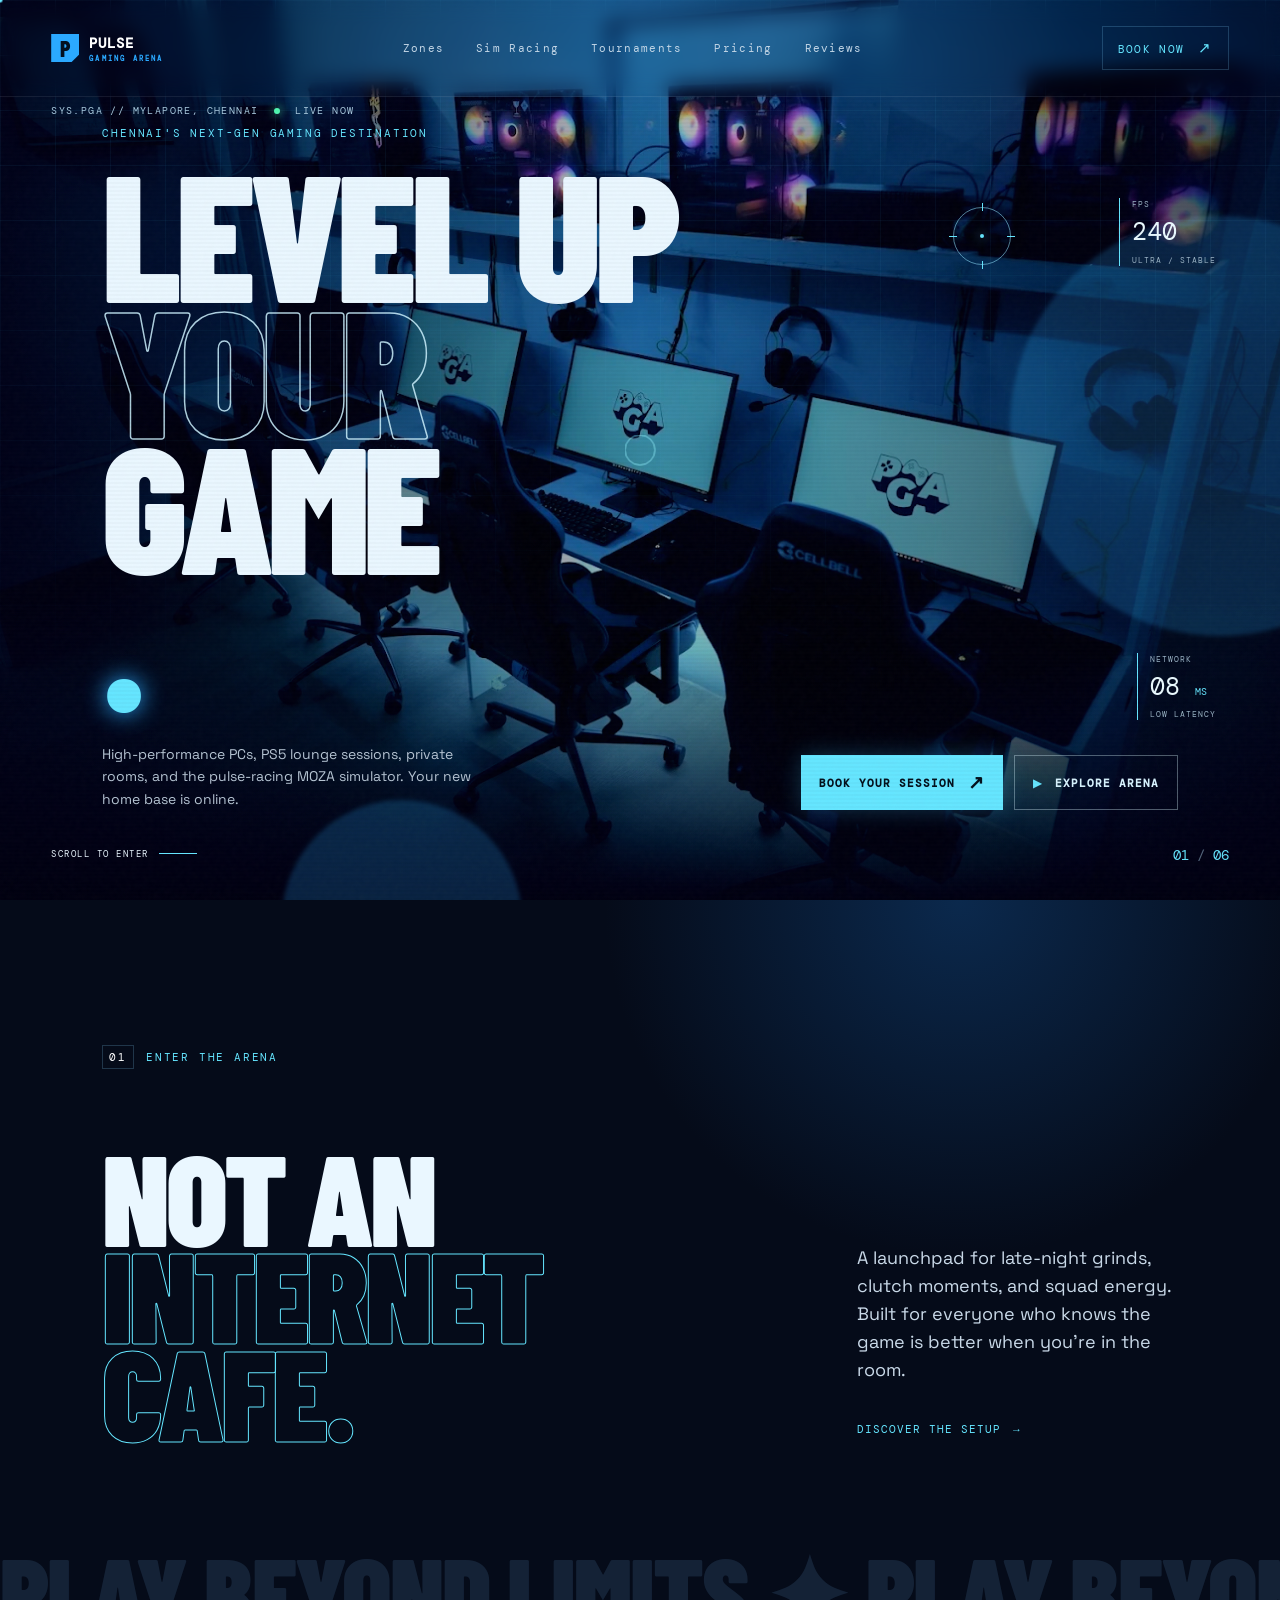
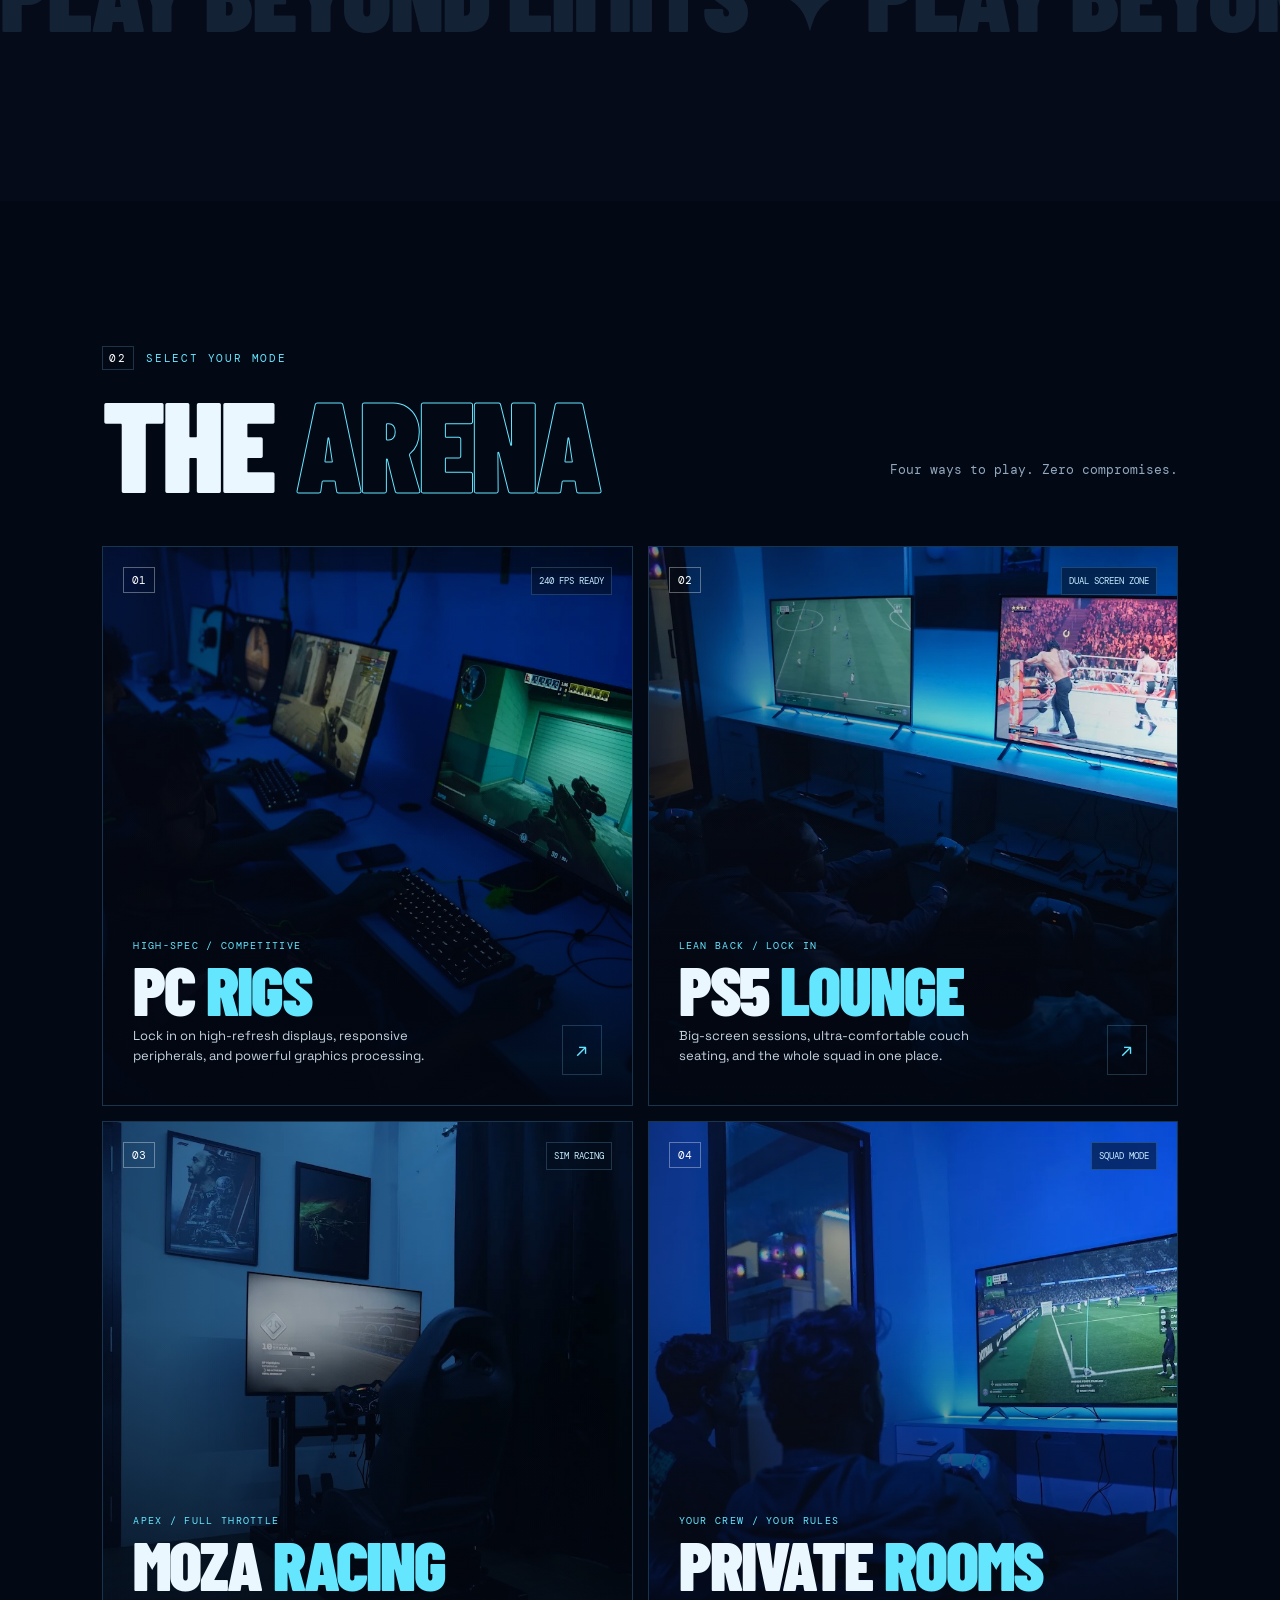
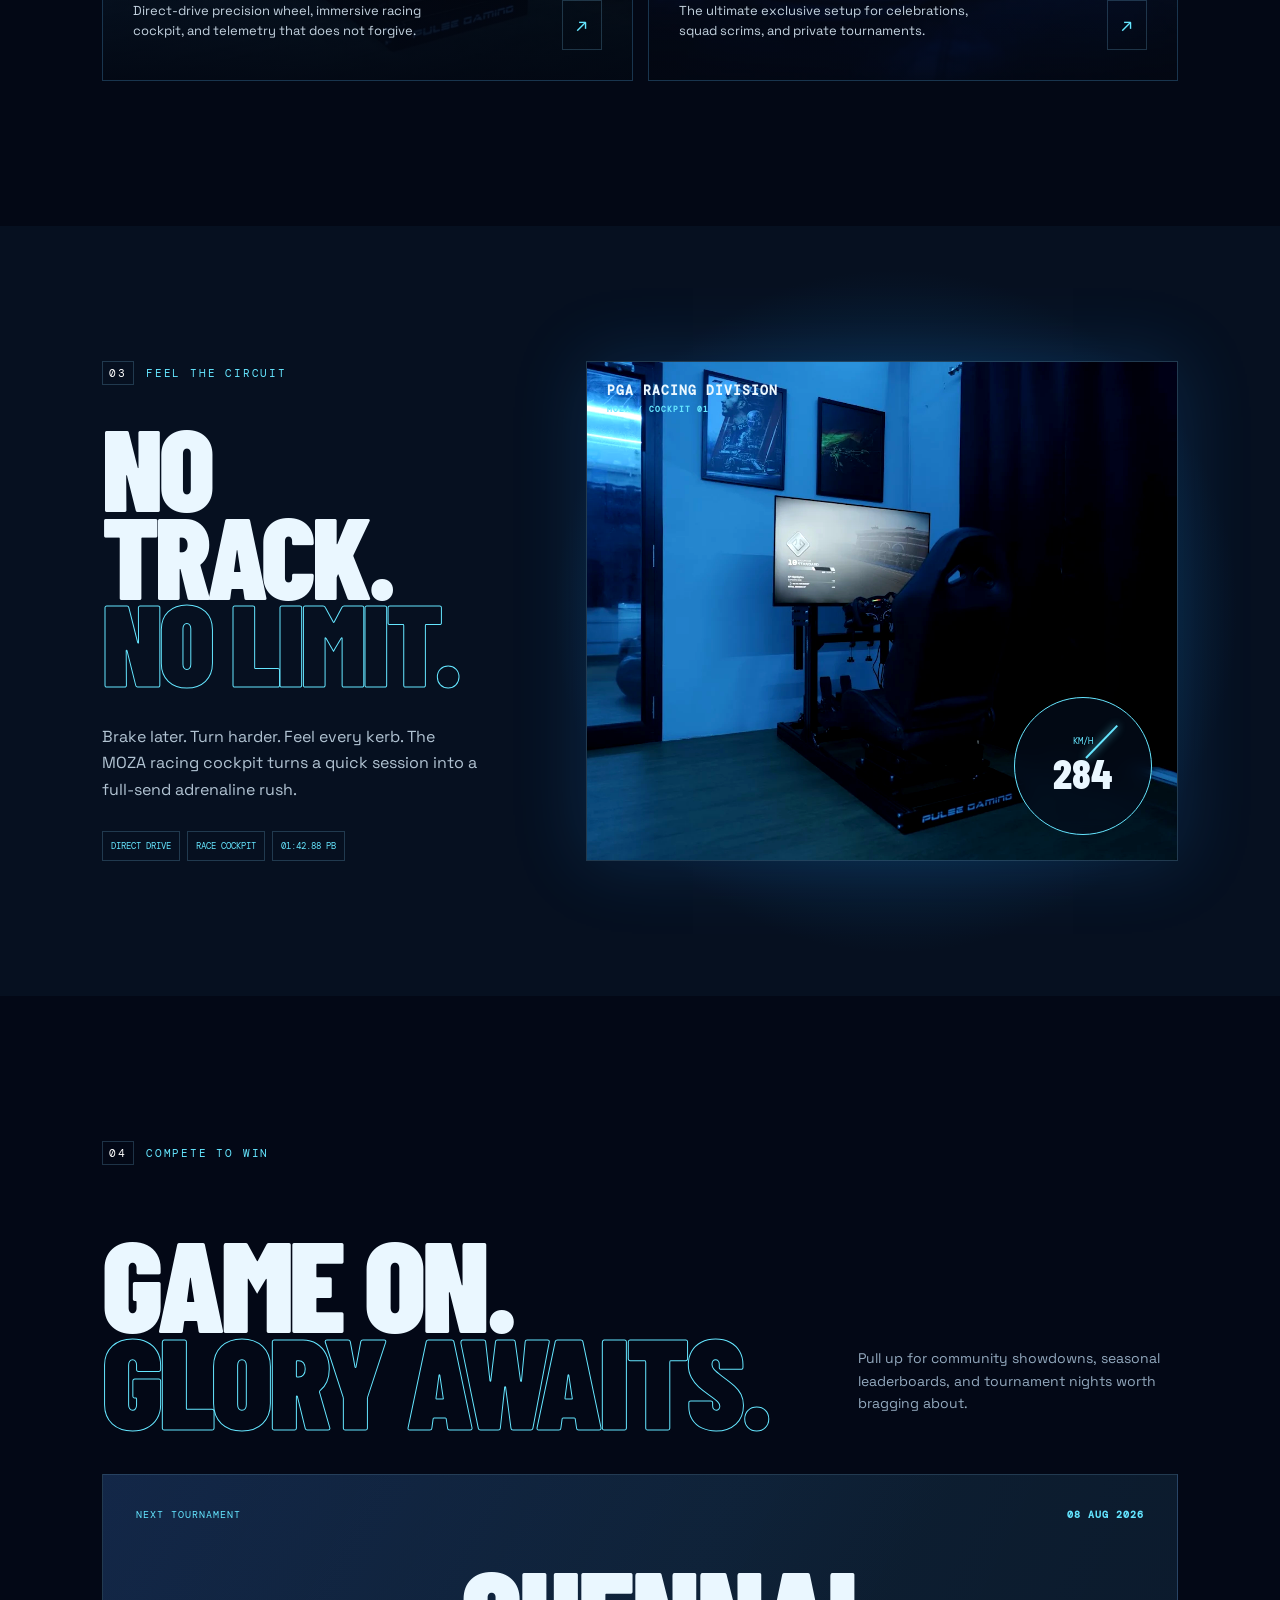
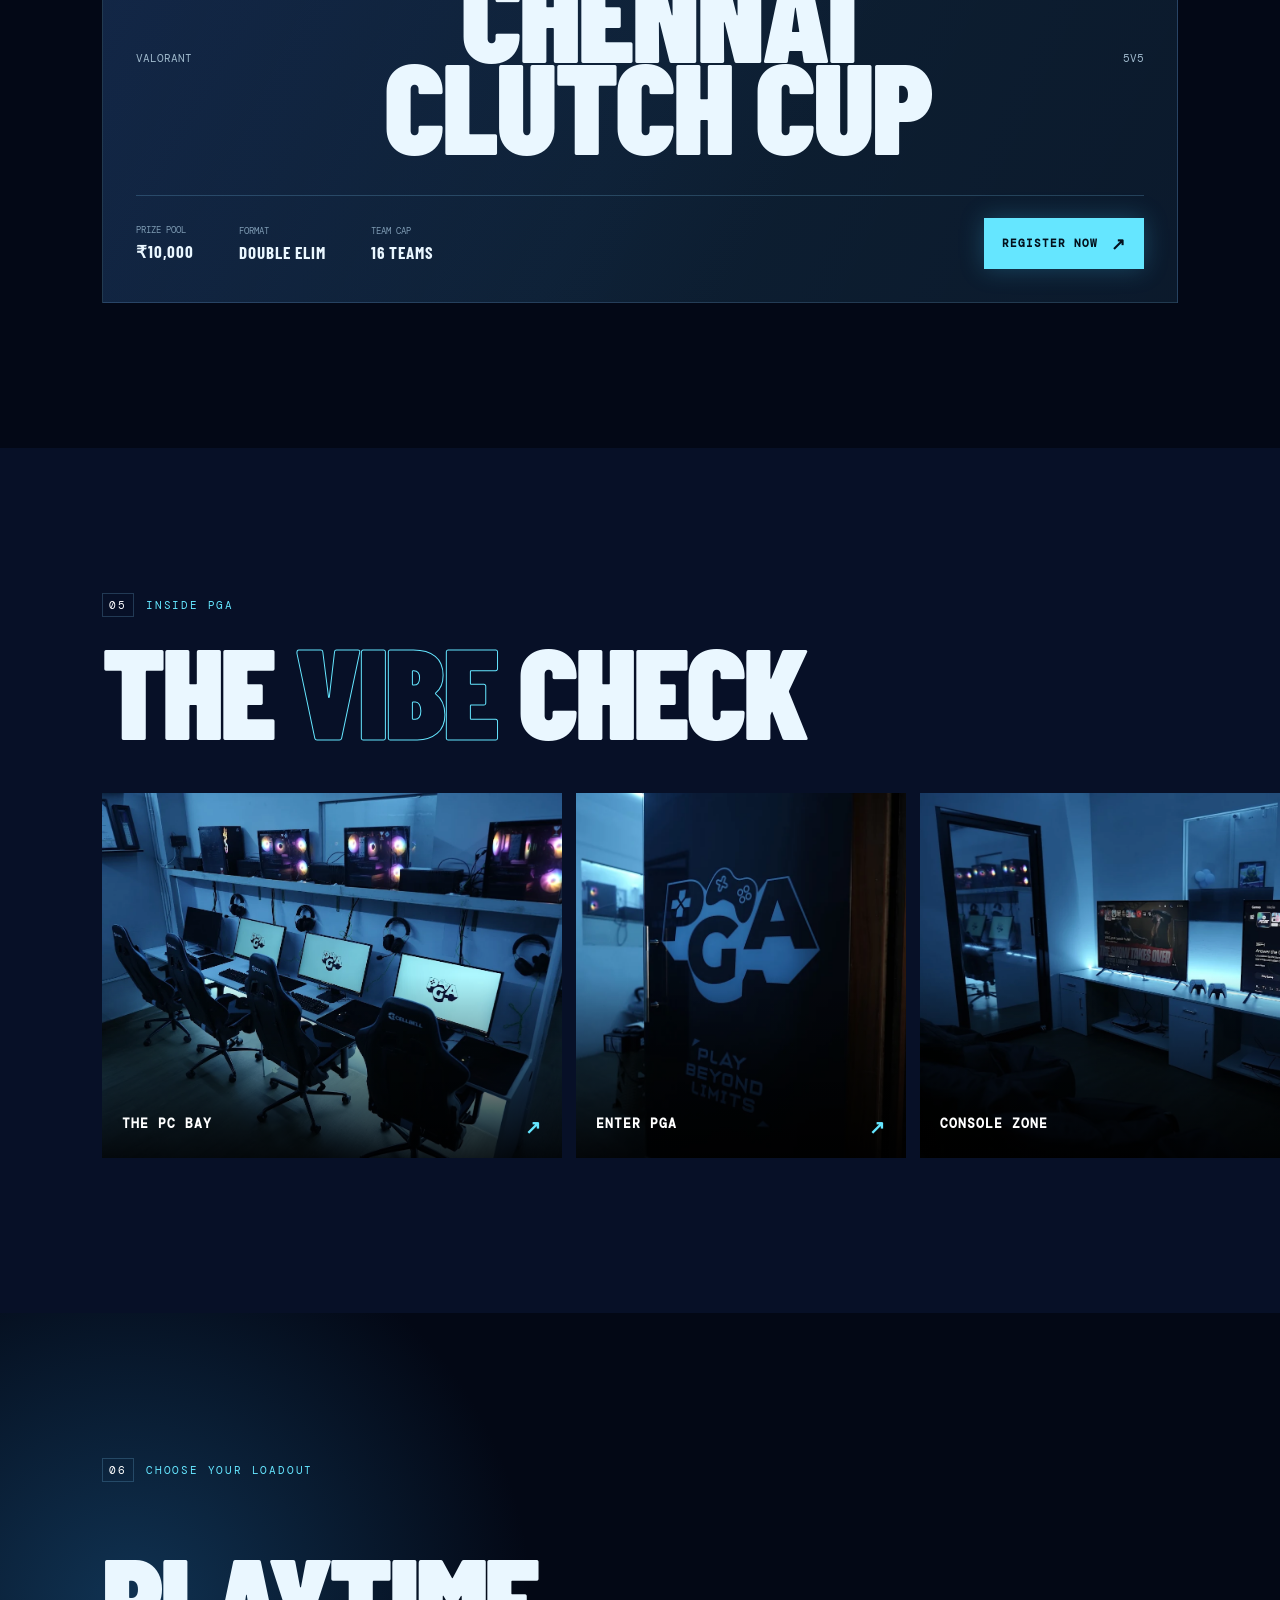
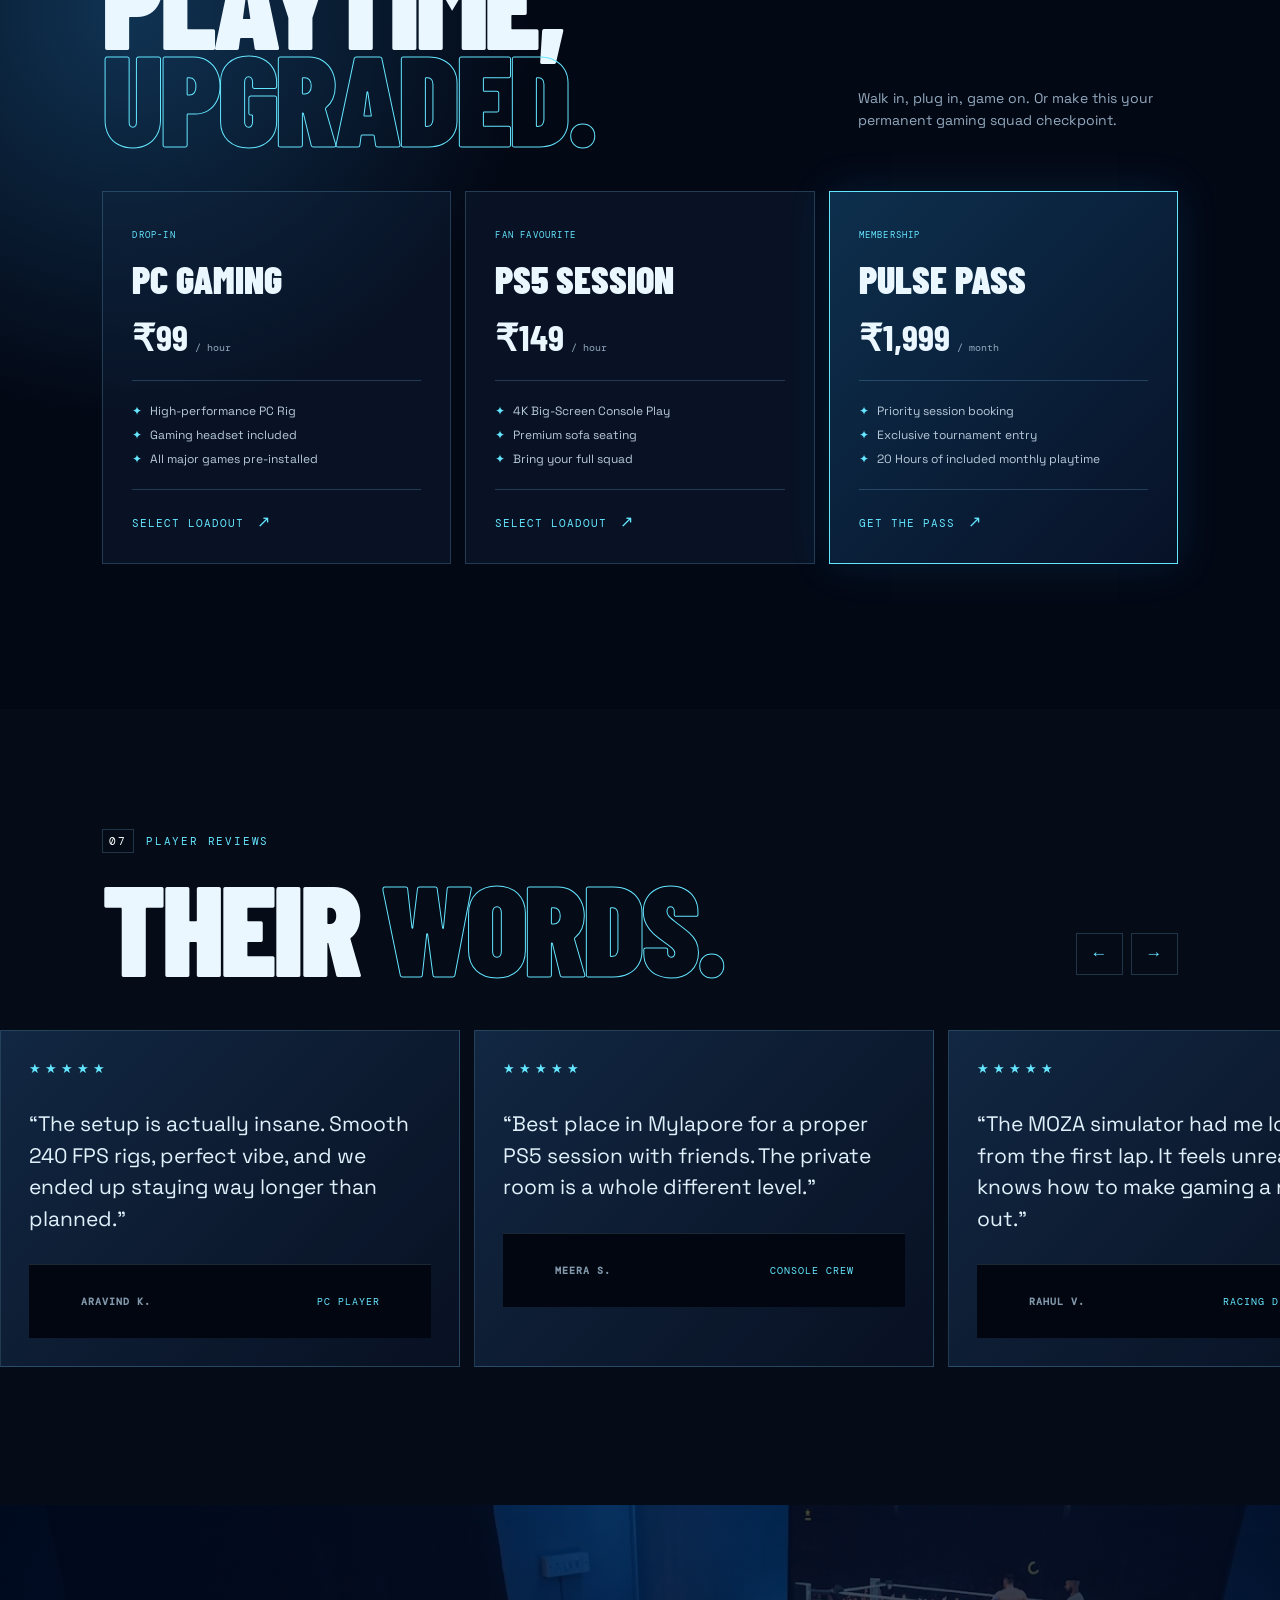
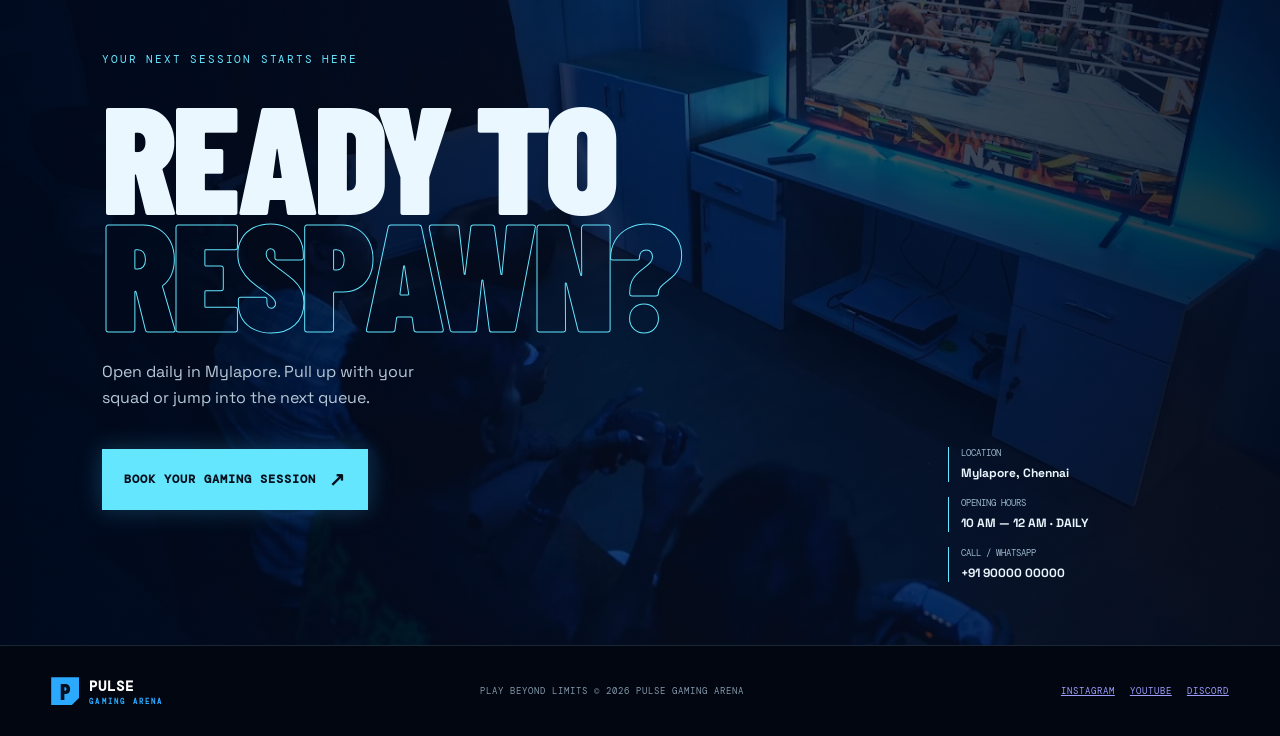
==== index.html @ 8a0d51d5 "Clean up Pulse Gaming Arena website files, format codebase, and structure root assets" ====
<!doctype html>
<html lang="en">
<head>
  <meta charset="UTF-8" />
  <meta name="viewport" content="width=device-width, initial-scale=1.0" />
  <title>Pulse Gaming Arena — Mylapore, Chennai | Next-Gen Esports & Gaming Lounge</title>
  <meta name="description" content="Chennai's premier gaming destination in Mylapore. 240 FPS PC rigs, PS5 squad lounges, MOZA sim racing cockpits, and private gaming suites." />
  <meta name="keywords" content="Pulse Gaming Arena, Mylapore gaming cafe, Chennai esports, PC gaming lounge, PS5 lounge, MOZA racing simulator, gaming arena Chennai" />
  <meta name="author" content="Pulse Gaming Arena" />

  <!-- Open Graph / Social Media Meta Tags -->
  <meta property="og:type" content="website" />
  <meta property="og:title" content="Pulse Gaming Arena — Mylapore, Chennai" />
  <meta property="og:description" content="High-performance PCs, PS5 lounges, MOZA sim racing, and private squad rooms. LEVEL UP YOUR GAME." />
  <meta property="og:image" content="assets/pc-wide.png" />
  <meta property="og:url" content="https://pulsedemo1.github.io" />

  <!-- Twitter Meta Tags -->
  <meta name="twitter:card" content="summary_large_image" />
  <meta name="twitter:title" content="Pulse Gaming Arena — Mylapore" />
  <meta name="twitter:description" content="Chennai's next-gen gaming destination. 240 FPS PC rigs, PS5 lounge, and MOZA racing sim." />
  <meta name="twitter:image" content="assets/pc-wide.png" />

  <!-- Favicon -->
  <link rel="icon" type="image/png" href="assets/logo.png" />

  <!-- Google Fonts -->
  <link rel="preconnect" href="https://fonts.googleapis.com">
  <link rel="preconnect" href="https://fonts.gstatic.com" crossorigin>
  <link href="https://fonts.googleapis.com/css2?family=Barlow+Condensed:wght@500;600;700;800;900&family=DM+Mono:wght@400;500&family=Space+Grotesk:wght@400;500;600;700&display=swap" rel="stylesheet">
  
  <link rel="stylesheet" href="style.css" />
</head>
<body>

  <!-- Fullscreen Loading Screen -->
  <div class="loader" id="pageLoader">
    <div class="loader-mark">PGA</div>
    <div class="load-line"><i></i></div>
    <span>INITIALIZING ARENA...</span>
  </div>

  <!-- Custom Cursor Overlay -->
  <div class="cursor-dot"></div>
  <div class="cursor-ring"></div>

  <!-- Visual Background Effects -->
  <div class="noise"></div>
  <div class="scanlines"></div>

  <!-- Header Navigation -->
  <header class="nav">
    <a class="brand" href="#top">
      <span class="brand-mark">P</span>
      <span>PULSE <b>GAMING ARENA</b></span>
    </a>
    
    <button class="mobile-toggle" aria-label="Toggle Navigation Menu">
      <span></span>
      <span></span>
      <span></span>
    </button>

    <nav class="nav-links">
      <a href="#zones">Zones</a>
      <a href="#simulator">Sim Racing</a>
      <a href="#tournaments">Tournaments</a>
      <a href="#pricing">Pricing</a>
      <a href="#reviews">Reviews</a>
    </nav>

    <a href="#book" class="nav-cta open-booking">BOOK NOW <i>↗</i></a>
  </header>

  <main id="top">
    <!-- Hero Section -->
    <section class="hero" id="hero">
      <div class="hero-media"></div>
      <div class="hero-grid"></div>
      <div class="hero-orb orb-one"></div>
      <div class="hero-orb orb-two"></div>

      <div class="hud hud-top">
        SYS.PGA // MYLAPORE, CHENNAI <span class="live-dot"></span> LIVE NOW
      </div>

      <div class="crosshair" aria-hidden="true">
        <i></i><i></i><i></i><i></i><b></b>
      </div>

      <div class="hero-content">
        <p class="eyebrow">Chennai's next-gen gaming destination</p>
        <h1>
          <span>LEVEL UP</span>
          <span class="outline">YOUR</span>
          <span>GAME<span class="blue-dot">.</span></span>
        </h1>

        <div class="hero-bottom">
          <p>High-performance PCs, PS5 lounge sessions, private rooms, and the pulse-racing MOZA simulator. Your new home base is online.</p>
          <div class="hero-actions">
            <a href="#book" class="button primary open-booking">BOOK YOUR SESSION <b>↗</b></a>
            <a href="#zones" class="button ghost"><span class="play">▶</span> EXPLORE ARENA</a>
          </div>
        </div>
      </div>

      <div class="hero-stat stat-fps">
        <span>FPS</span>
        <strong>240</strong>
        <small>ULTRA / STABLE</small>
      </div>

      <div class="hero-stat stat-ping">
        <span>NETWORK</span>
        <strong>08 <em>MS</em></strong>
        <small>LOW LATENCY</small>
      </div>

      <div class="scroll-indicator">
        <span>SCROLL TO ENTER</span>
        <i></i>
      </div>

      <div class="hero-count">01 <span>/</span> 06</div>
    </section>

    <!-- Intro Section -->
    <section class="intro section-pad">
      <div class="section-kicker"><span>01</span> ENTER THE ARENA</div>
      <div class="intro-layout">
        <h2>NOT AN<br><em>INTERNET CAFE.</em></h2>
        <div>
          <p class="lead">A launchpad for late-night grinds, clutch moments, and squad energy. Built for everyone who knows the game is better when you're in the room.</p>
          <a class="text-link" href="#zones">DISCOVER THE SETUP <b>→</b></a>
        </div>
      </div>

      <div class="marquee" aria-hidden="true">
        <span>PLAY BEYOND LIMITS ✦ PLAY BEYOND LIMITS ✦ PLAY BEYOND LIMITS ✦ PLAY BEYOND LIMITS ✦</span>
      </div>
    </section>

    <!-- Gaming Zones Section -->
    <section class="zones section-pad" id="zones">
      <div class="section-heading">
        <div>
          <div class="section-kicker"><span>02</span> SELECT YOUR MODE</div>
          <h2>THE <em>ARENA</em></h2>
        </div>
        <p>Four ways to play. Zero compromises.</p>
      </div>

      <div class="zone-list">
        <article class="zone-card zone-pc reveal-on-scroll">
          <img src="assets/pc-play.png" alt="Players at high-end gaming PCs in Pulse Gaming Arena" loading="lazy" />
          <div class="zone-scrim"></div>
          <div class="zone-number">01</div>
          <div class="zone-copy">
            <span>HIGH-SPEC / COMPETITIVE</span>
            <h3>PC <em>RIGS</em></h3>
            <p>Lock in on high-refresh displays, responsive peripherals, and powerful graphics processing.</p>
            <a href="#book" class="open-booking" aria-label="Book PC rigs">↗</a>
          </div>
          <div class="spec-chip">240 FPS READY</div>
        </article>

        <article class="zone-card zone-ps reveal-on-scroll">
          <img src="assets/ps5-game.png" alt="PS5 console gaming lounge at Pulse Gaming Arena" loading="lazy" />
          <div class="zone-scrim"></div>
          <div class="zone-number">02</div>
          <div class="zone-copy">
            <span>LEAN BACK / LOCK IN</span>
            <h3>PS5 <em>LOUNGE</em></h3>
            <p>Big-screen sessions, ultra-comfortable couch seating, and the whole squad in one place.</p>
            <a href="#book" class="open-booking" aria-label="Book PS5 lounge">↗</a>
          </div>
          <div class="spec-chip">DUAL SCREEN ZONE</div>
        </article>

        <article class="zone-card zone-sim reveal-on-scroll">
          <img src="assets/simulator.png" alt="MOZA racing simulator at Pulse Gaming Arena" loading="lazy" />
          <div class="zone-scrim"></div>
          <div class="zone-number">03</div>
          <div class="zone-copy">
            <span>APEX / FULL THROTTLE</span>
            <h3>MOZA <em>RACING</em></h3>
            <p>Direct-drive precision wheel, immersive racing cockpit, and telemetry that does not forgive.</p>
            <a href="#book" class="open-booking" aria-label="Book racing simulator">↗</a>
          </div>
          <div class="spec-chip">SIM RACING</div>
        </article>

        <article class="zone-card zone-private reveal-on-scroll">
          <img src="assets/ps5-lounge.png" alt="Private console gaming room at Pulse Gaming Arena" loading="lazy" />
          <div class="zone-scrim"></div>
          <div class="zone-number">04</div>
          <div class="zone-copy">
            <span>YOUR CREW / YOUR RULES</span>
            <h3>PRIVATE <em>ROOMS</em></h3>
            <p>The ultimate exclusive setup for celebrations, squad scrims, and private tournaments.</p>
            <a href="#book" class="open-booking" aria-label="Book private room">↗</a>
          </div>
          <div class="spec-chip">SQUAD MODE</div>
        </article>
      </div>
    </section>

    <!-- Simulator Highlight Section -->
    <section class="sim-feature" id="simulator">
      <div class="sim-copy reveal-on-scroll">
        <div class="section-kicker"><span>03</span> FEEL THE CIRCUIT</div>
        <h2>NO TRACK.<br><em>NO LIMIT.</em></h2>
        <p>Brake later. Turn harder. Feel every kerb. The MOZA racing cockpit turns a quick session into a full-send adrenaline rush.</p>
        <div class="sim-data">
          <span>DIRECT DRIVE</span>
          <span>RACE COCKPIT</span>
          <span>01:42.88 PB</span>
        </div>
      </div>

      <div class="sim-visual reveal-on-scroll">
        <img src="assets/simulator.png" alt="Racing simulator in private cockpit room" loading="lazy" />
        <div class="speedometer">
          <span>KM/H</span>
          <b>284</b>
          <i></i>
        </div>
        <div class="sim-label">
          PGA RACING DIVISION<br>
          <small>MOZA / COCKPIT 01</small>
        </div>
      </div>
    </section>

    <!-- Tournaments Section -->
    <section class="tournaments section-pad" id="tournaments">
      <div class="section-kicker"><span>04</span> COMPETE TO WIN</div>
      <div class="tour-top">
        <h2>GAME ON.<br><em>GLORY AWAITS.</em></h2>
        <p>Pull up for community showdowns, seasonal leaderboards, and tournament nights worth bragging about.</p>
      </div>

      <div class="match-card reveal-on-scroll">
        <div class="match-meta">
          <span>NEXT TOURNAMENT</span>
          <b>08 AUG 2026</b>
        </div>
        
        <div class="match-title">
          <span>VALORANT</span>
          <strong>CHENNAI<br>CLUTCH CUP</strong>
          <span>5V5</span>
        </div>

        <div class="match-details">
          <div>
            <small>PRIZE POOL</small>
            <b>₹10,000</b>
          </div>
          <div>
            <small>FORMAT</small>
            <b>DOUBLE ELIM</b>
          </div>
          <div>
            <small>TEAM CAP</small>
            <b>16 TEAMS</b>
          </div>
          <a href="#book" class="button primary open-booking">REGISTER NOW <b>↗</b></a>
        </div>
        
        <div class="bracket-lines" aria-hidden="true"></div>
      </div>
    </section>

    <!-- Gallery Section -->
    <section class="gallery section-pad" id="gallery">
      <div class="section-heading">
        <div>
          <div class="section-kicker"><span>05</span> INSIDE PGA</div>
          <h2>THE <em>VIBE</em> CHECK</h2>
        </div>
      </div>

      <div class="gallery-track">
        <button class="gallery-item tall" data-img="assets/pc-wide.png" aria-label="View PC Bay Image">
          <img src="assets/pc-wide.png" alt="Gaming PC setup row" loading="lazy" />
          <span>THE PC BAY <b>↗</b></span>
        </button>

        <button class="gallery-item" data-img="assets/entry.png" aria-label="View Arena Entry Image">
          <img src="assets/entry.png" alt="Pulse Gaming Arena Entrance" loading="lazy" />
          <span>ENTER PGA <b>↗</b></span>
        </button>

        <button class="gallery-item wide" data-img="assets/ps5-dual.png" aria-label="View Console Zone Image">
          <img src="assets/ps5-dual.png" alt="PS5 gaming screens lounge" loading="lazy" />
          <span>CONSOLE ZONE <b>↗</b></span>
        </button>

        <button class="gallery-item" data-img="assets/pc-close.png" aria-label="View Gaming Monitor Close Up Image">
          <img src="assets/pc-close.png" alt="Gaming monitor close up setup" loading="lazy" />
          <span>LOCKED IN <b>↗</b></span>
        </button>
      </div>
    </section>

    <!-- Pricing Section -->
    <section class="pricing section-pad" id="pricing">
      <div class="section-kicker"><span>06</span> CHOOSE YOUR LOADOUT</div>
      <div class="pricing-top">
        <h2>PLAYTIME,<br><em>UPGRADED.</em></h2>
        <p>Walk in, plug in, game on. Or make this your permanent gaming squad checkpoint.</p>
      </div>

      <div class="plans">
        <article class="reveal-on-scroll">
          <span>DROP-IN</span>
          <h3>PC GAMING</h3>
          <b>₹99 <small>/ hour</small></b>
          <ul>
            <li>High-performance PC Rig</li>
            <li>Gaming headset included</li>
            <li>All major games pre-installed</li>
          </ul>
          <a href="#book" class="open-booking">SELECT LOADOUT <i>↗</i></a>
        </article>

        <article class="reveal-on-scroll">
          <span>FAN FAVOURITE</span>
          <h3>PS5 SESSION</h3>
          <b>₹149 <small>/ hour</small></b>
          <ul>
            <li>4K Big-Screen Console Play</li>
            <li>Premium sofa seating</li>
            <li>Bring your full squad</li>
          </ul>
          <a href="#book" class="open-booking">SELECT LOADOUT <i>↗</i></a>
        </article>

        <article class="featured reveal-on-scroll">
          <span>MEMBERSHIP</span>
          <h3>PULSE PASS</h3>
          <b>₹1,999 <small>/ month</small></b>
          <ul>
            <li>Priority session booking</li>
            <li>Exclusive tournament entry</li>
            <li>20 Hours of included monthly playtime</li>
          </ul>
          <a href="#book" class="open-booking">GET THE PASS <i>↗</i></a>
        </article>
      </div>
    </section>

    <!-- Player Reviews Section -->
    <section class="reviews" id="reviews">
      <div class="reviews-head">
        <div>
          <div class="section-kicker"><span>07</span> PLAYER REVIEWS</div>
          <h2>THEIR <em>WORDS.</em></h2>
        </div>
        <div class="review-nav">
          <button id="prev" aria-label="Previous review">←</button>
          <button id="next" aria-label="Next review">→</button>
        </div>
      </div>

      <div class="review-track" id="reviewTrack">
        <article class="review reveal-on-scroll">
          <div class="stars">★★★★★</div>
          <p>“The setup is actually insane. Smooth 240 FPS rigs, perfect vibe, and we ended up staying way longer than planned.”</p>
          <footer>
            <b>ARAVIND K.</b>
            <span>PC PLAYER</span>
          </footer>
        </article>

        <article class="review reveal-on-scroll">
          <div class="stars">★★★★★</div>
          <p>“Best place in Mylapore for a proper PS5 session with friends. The private room is a whole different level.”</p>
          <footer>
            <b>MEERA S.</b>
            <span>CONSOLE CREW</span>
          </footer>
        </article>

        <article class="review reveal-on-scroll">
          <div class="stars">★★★★★</div>
          <p>“The MOZA simulator had me locked in from the first lap. It feels unreal. PGA knows how to make gaming a night out.”</p>
          <footer>
            <b>RAHUL V.</b>
            <span>RACING DIVISION</span>
          </footer>
        </article>

        <article class="review reveal-on-scroll">
          <div class="stars">★★★★★</div>
          <p>“Great crowd, top tier equipment, zero lag, and super responsive staff. This is our go-to weekend spot now.”</p>
          <footer>
            <b>DINESH M.</b>
            <span>VALORANT SQUAD</span>
          </footer>
        </article>
      </div>
    </section>

    <!-- Booking & Contact CTA Section -->
    <section class="book" id="book">
      <div class="book-bg"></div>
      <div class="book-content">
        <p class="eyebrow">YOUR NEXT SESSION STARTS HERE</p>
        <h2>READY TO<br><em>RESPAWN?</em></h2>
        <p>Open daily in Mylapore. Pull up with your squad or jump into the next queue.</p>
        <button class="button primary large open-booking">BOOK YOUR GAMING SESSION <b>↗</b></button>
      </div>

      <div class="book-info">
        <div>
          <small>LOCATION</small>
          <b>Mylapore, Chennai</b>
        </div>
        <div>
          <small>OPENING HOURS</small>
          <b>10 AM — 12 AM · DAILY</b>
        </div>
        <div>
          <small>CALL / WHATSAPP</small>
          <b>+91 90000 00000</b>
        </div>
      </div>
    </section>
  </main>

  <!-- Footer -->
  <footer>
    <a class="brand" href="#top">
      <span class="brand-mark">P</span>
      <span>PULSE <b>GAMING ARENA</b></span>
    </a>
    <p>PLAY BEYOND LIMITS © 2026 PULSE GAMING ARENA</p>
    <div>
      <a href="#" target="_blank" rel="noopener">INSTAGRAM</a>
      <a href="#" target="_blank" rel="noopener">YOUTUBE</a>
      <a href="#" target="_blank" rel="noopener">DISCORD</a>
    </div>
  </footer>

  <!-- Lightbox Modal Dialog -->
  <dialog id="lightbox">
    <button id="closeLightbox" aria-label="Close image modal">×</button>
    <img src="" alt="Arena gallery preview" />
  </dialog>

  <!-- Session Booking Modal Dialog -->
  <dialog id="bookingModal" class="booking-dialog">
    <div class="dialog-header">
      <h3>RESERVE YOUR <em>SESSION</em></h3>
      <button id="closeBooking" aria-label="Close booking modal">×</button>
    </div>
    <form id="bookingForm" onsubmit="event.preventDefault(); alert('Booking request sent successfully! We will confirm your spot shortly.'); this.closest('dialog').close();">
      <div class="form-group">
        <label for="gamerName">PLAYER NAME</label>
        <input type="text" id="gamerName" placeholder="Enter your full name" required />
      </div>

      <div class="form-group">
        <label for="gamerPhone">PHONE / WHATSAPP</label>
        <input type="tel" id="gamerPhone" placeholder="+91 98765 43210" required />
      </div>

      <div class="form-group">
        <label for="gamingZone">SELECT ZONE</label>
        <select id="gamingZone" required>
          <option value="pc">PC Rigs (240 FPS)</option>
          <option value="ps5">PS5 Lounge</option>
          <option value="sim">MOZA Sim Racing Cockpit</option>
          <option value="private">Private Squad Room</option>
        </select>
      </div>

      <div class="form-row">
        <div class="form-group">
          <label for="bookingDate">DATE</label>
          <input type="date" id="bookingDate" required />
        </div>
        <div class="form-group">
          <label for="bookingTime">TIME SLOT</label>
          <input type="time" id="bookingTime" required />
        </div>
      </div>

      <button type="submit" class="button primary full-width">CONFIRM RESERVATION <b>↗</b></button>
    </form>
  </dialog>

  <script src="script.js"></script>
</body>
</html>
---- style.css ----
/* ==========================================================================
   PULSE GAMING ARENA - Core Stylesheet
   Design Token System, Layout, Components & Micro-interactions
   ========================================================================== */

:root {
  /* Color System */
  --blue: #2ba9ff;
  --cyan: #65e6ff;
  --ink: #030815;
  --navy: #071126;
  --paper: #eaf7ff;
  --muted: #93a9be;
  --line: rgba(133, 211, 255, 0.21);
  --line-strong: rgba(133, 211, 255, 0.45);
  --accent-glow: rgba(43, 169, 255, 0.35);

  /* Typography */
  --font-heading: 'Barlow Condensed', sans-serif;
  --font-body: 'Space Grotesk', sans-serif;
  --font-mono: 'DM Mono', monospace;

  /* Elevation & Transition */
  --ease-out: cubic-bezier(0.2, 0.8, 0.2, 1);
  --transition-smooth: all 0.3s cubic-bezier(0.2, 0.8, 0.2, 1);
}

/* Reset & Base Setup */
*, *::before, *::after {
  box-sizing: border-box;
}

html {
  scroll-behavior: smooth;
  color-scheme: dark;
}

body {
  margin: 0;
  background: var(--ink);
  color: var(--paper);
  font-family: var(--font-body);
  overflow-x: hidden;
  line-height: 1.5;
  -webkit-font-smoothing: antialiased;
}

/* Scrollbar Customization */
::-webkit-scrollbar {
  width: 8px;
  height: 8px;
}
::-webkit-scrollbar-track {
  background: var(--ink);
}
::-webkit-scrollbar-thumb {
  background: #112745;
  border-radius: 4px;
  border: 1px solid var(--line);
}
::-webkit-scrollbar-thumb:hover {
  background: var(--blue);
}

/* Visual Effects Overlays */
.noise, .scanlines {
  position: fixed;
  inset: 0;
  pointer-events: none;
  z-index: 20;
}

.noise {
  opacity: 0.03;
  background-image: url("data:image/svg+xml,%3Csvg viewBox='0 0 180 180' xmlns='http://www.w3.org/2000/svg'%3E%3Cfilter id='n'%3E%3CfeTurbulence type='fractalNoise' baseFrequency='.9' numOctaves='4' stitchTiles='stitch'/%3E%3C/filter%3E%3Crect width='100%25' height='100%25' filter='url(%23n)' opacity='.8'/%3E%3C/svg%3E");
}

.scanlines {
  background: linear-gradient(transparent 50%, rgba(0, 0, 0, 0.12) 50%);
  background-size: 100% 4px;
  opacity: 0.16;
}

/* Fullscreen Loader */
.loader {
  position: fixed;
  z-index: 100;
  inset: 0;
  background: #020613;
  display: flex;
  flex-direction: column;
  gap: 18px;
  align-items: center;
  justify-content: center;
  font: 11px var(--font-mono);
  letter-spacing: 2px;
  transition: opacity 0.7s var(--ease-out), visibility 0.7s var(--ease-out);
}

.loader.done {
  opacity: 0;
  visibility: hidden;
}

.loader-mark {
  font: 900 64px var(--font-heading);
  letter-spacing: -4px;
  color: var(--cyan);
  text-shadow: 0 0 35px var(--blue);
}

.load-line {
  height: 2px;
  width: 180px;
  background: #122342;
}

.load-line i {
  display: block;
  width: 0;
  height: 100%;
  background: var(--cyan);
  box-shadow: 0 0 15px var(--blue);
  animation: load 1.5s forwards;
}

@keyframes load {
  to { width: 100%; }
}

/* Navigation */
.nav {
  position: absolute;
  z-index: 25;
  top: 0;
  left: 0;
  width: 100%;
  padding: 26px 4vw;
  display: flex;
  align-items: center;
  justify-content: space-between;
  border-bottom: 1px solid rgba(255, 255, 255, 0.08);
  font: 11px var(--font-mono);
  letter-spacing: 1.3px;
  backdrop-filter: blur(10px);
}

.brand {
  color: #fff;
  text-decoration: none;
  display: flex;
  align-items: center;
  gap: 10px;
  font-size: 14px;
  font-weight: 700;
  letter-spacing: 1px;
}

.brand b {
  display: block;
  color: var(--blue);
  font-size: 7px;
  letter-spacing: 2.2px;
  margin-top: 2px;
}

.brand-mark {
  width: 28px;
  height: 28px;
  display: grid;
  place-items: center;
  background: var(--blue);
  color: #021021;
  font: 800 22px var(--font-heading);
  clip-path: polygon(0 0, 100% 0, 100% 73%, 73% 100%, 0 100%);
}

.nav nav.nav-links {
  display: flex;
  gap: 32px;
}

.nav nav a {
  color: #c3d6e6;
  text-decoration: none;
  transition: color 0.2s ease;
}

.nav nav a:hover {
  color: var(--cyan);
}

.nav-cta {
  color: var(--cyan);
  text-decoration: none;
  border: 1px solid var(--line);
  padding: 11px 15px;
  transition: var(--transition-smooth);
}

.nav-cta:hover {
  background: var(--cyan);
  color: var(--ink);
  border-color: var(--cyan);
}

.nav-cta i {
  font-style: normal;
  font-size: 15px;
  margin-left: 6px;
}

.mobile-toggle {
  display: none;
  flex-direction: column;
  gap: 5px;
  background: transparent;
  border: none;
  cursor: pointer;
  padding: 5px;
}

.mobile-toggle span {
  display: block;
  width: 22px;
  height: 2px;
  background: var(--cyan);
  transition: transform 0.3s, opacity 0.3s;
}

/* Hero Section */
.hero {
  height: 100svh;
  min-height: 680px;
  position: relative;
  isolation: isolate;
  overflow: hidden;
  background: #020814;
}

.hero-media {
  position: absolute;
  inset: 0;
  background: 
    linear-gradient(90deg, rgba(1, 7, 20, 0.92) 0%, rgba(1, 7, 20, 0.3) 50%, rgba(1, 7, 20, 0.75) 100%),
    linear-gradient(0deg, #030815 0%, transparent 28%),
    url('assets/pc-wide.png') center/cover;
  filter: saturate(1.35) contrast(1.08);
  z-index: -3;
  animation: heroZoom 18s alternate infinite ease-in-out;
}

@keyframes heroZoom {
  to { transform: scale(1.08); }
}

.hero-grid {
  position: absolute;
  inset: 0;
  background-image: 
    linear-gradient(rgba(79, 206, 255, 0.09) 1px, transparent 1px),
    linear-gradient(90deg, rgba(79, 206, 255, 0.09) 1px, transparent 1px);
  background-size: 55px 55px;
  mask-image: linear-gradient(to bottom, rgba(0, 0, 0, 0.8), transparent 80%);
  z-index: -1;
}

.hero-orb {
  position: absolute;
  border-radius: 50%;
  filter: blur(2px);
  background: var(--blue);
  opacity: 0.2;
  mix-blend-mode: screen;
}

.orb-one {
  width: 420px;
  height: 420px;
  right: -150px;
  top: 24%;
  animation: float 6s alternate infinite;
}

.orb-two {
  width: 240px;
  height: 240px;
  left: 22%;
  bottom: -140px;
  animation: float 7s 1s alternate-reverse infinite;
}

@keyframes float {
  to { transform: translateY(-40px) translateX(25px); }
}

.hud {
  position: absolute;
  top: 104px;
  left: 4vw;
  font: 10px var(--font-mono);
  letter-spacing: 1.4px;
  color: #a8c9de;
}

.live-dot {
  display: inline-block;
  background: #50f7b0;
  width: 6px;
  height: 6px;
  border-radius: 50%;
  margin: 0 8px;
  box-shadow: 0 0 10px #50f7b0;
}

.hero-content {
  position: absolute;
  left: 8vw;
  right: 8vw;
  bottom: 10vh;
}

.eyebrow, .section-kicker {
  font: 11px var(--font-mono);
  letter-spacing: 1.8px;
  color: var(--cyan);
  text-transform: uppercase;
}

.hero h1, h2, h3 {
  font-family: var(--font-heading);
  line-height: 0.76;
  margin: 24px 0 0;
  font-weight: 900;
  text-transform: uppercase;
}

.hero h1 {
  font-size: clamp(92px, 14vw, 218px);
  letter-spacing: -6px;
}

.hero h1 span {
  display: block;
}

.outline {
  color: transparent;
  -webkit-text-stroke: 1.5px rgba(205, 242, 255, 0.85);
}

.blue-dot {
  color: var(--cyan);
  text-shadow: 0 0 25px var(--blue);
}

.hero-bottom {
  display: flex;
  align-items: flex-end;
  justify-content: space-between;
  gap: 20px;
  margin-top: 34px;
}

.hero-bottom > p {
  max-width: 390px;
  color: #b6c5d4;
  font-size: 14px;
  line-height: 1.6;
  margin: 0;
}

.hero-actions {
  display: flex;
  gap: 11px;
}

.button {
  font: 700 11px var(--font-mono);
  letter-spacing: 1px;
  text-decoration: none;
  padding: 15px 18px;
  display: inline-flex;
  align-items: center;
  gap: 13px;
  cursor: pointer;
  border: none;
  transition: var(--transition-smooth);
}

.button.primary {
  background: var(--cyan);
  color: #03101c;
  box-shadow: 0 0 25px rgba(62, 205, 255, 0.25);
}

.button.primary:hover {
  background: #fff;
  transform: translateY(-3px);
  box-shadow: 0 0 38px rgba(62, 205, 255, 0.55);
}

.button b {
  font-size: 19px;
}

.button.ghost {
  border: 1px solid rgba(219, 247, 255, 0.36);
  color: #d9f4ff;
  background: transparent;
}

.button.ghost:hover {
  border-color: var(--cyan);
  background: rgba(101, 230, 255, 0.08);
}

.play {
  color: var(--cyan);
}

.hero-stat {
  position: absolute;
  border-left: 1px solid var(--cyan);
  padding: 0 0 0 12px;
  font-family: var(--font-mono);
  display: grid;
  gap: 3px;
}

.hero-stat span, .hero-stat small {
  font-size: 8px;
  color: #9ab3c5;
  letter-spacing: 1px;
}

.hero-stat strong {
  font-size: 25px;
  font-weight: 400;
  color: #eafaff;
}

.hero-stat em {
  font-size: 10px;
  font-style: normal;
  color: var(--cyan);
}

.stat-fps {
  right: 5vw;
  top: 22%;
}

.stat-ping {
  right: 5vw;
  bottom: 20%;
}

.crosshair {
  position: absolute;
  right: 21vw;
  top: 23%;
  width: 58px;
  height: 58px;
  border: 1px solid rgba(146, 229, 255, 0.55);
  border-radius: 50%;
  animation: spin 10s linear infinite;
}

.crosshair i {
  position: absolute;
  background: var(--cyan);
}

.crosshair i:nth-child(1), .crosshair i:nth-child(2) {
  height: 8px;
  width: 1px;
  left: 28px;
}

.crosshair i:nth-child(1) { top: -5px; }
.crosshair i:nth-child(2) { bottom: -5px; }

.crosshair i:nth-child(3), .crosshair i:nth-child(4) {
  height: 1px;
  width: 8px;
  top: 28px;
}

.crosshair i:nth-child(3) { left: -5px; }
.crosshair i:nth-child(4) { right: -5px; }

.crosshair b {
  position: absolute;
  width: 4px;
  height: 4px;
  background: var(--cyan);
  border-radius: 50%;
  left: 26px;
  top: 26px;
  box-shadow: 0 0 12px var(--cyan);
}

@keyframes spin {
  to { transform: rotate(360deg); }
}

.scroll-indicator {
  position: absolute;
  bottom: 4.5vh;
  left: 4vw;
  display: flex;
  gap: 10px;
  align-items: center;
  font: 9px var(--font-mono);
  letter-spacing: 1.5px;
}

.scroll-indicator i {
  height: 1px;
  width: 38px;
  background: var(--cyan);
  animation: pulse 1.5s alternate infinite;
}

@keyframes pulse {
  to { width: 70px; opacity: 0.2; }
}

.hero-count {
  position: absolute;
  right: 4vw;
  bottom: 4vh;
  font: 14px var(--font-mono);
  color: var(--cyan);
}

.hero-count span {
  color: #53657c;
}

/* General Layout Sections */
.section-pad {
  padding: 145px 8vw;
}

.intro {
  background: radial-gradient(circle at 75% 0, #0b294d 0, transparent 27%), #050b19;
  position: relative;
  overflow: hidden;
}

.section-kicker {
  display: flex;
  gap: 12px;
  align-items: center;
}

.section-kicker span {
  color: #fff;
  border: 1px solid var(--line);
  padding: 4px 6px;
}

.intro-layout {
  display: grid;
  grid-template-columns: 1.4fr 0.65fr;
  gap: 5vw;
  align-items: end;
  margin-top: 55px;
}

.intro h2, .section-heading h2, .tour-top h2, .pricing h2, .reviews h2 {
  font-size: clamp(66px, 10vw, 150px);
  letter-spacing: -4px;
}

.intro h2 em, h2 em {
  font-style: normal;
  color: transparent;
  -webkit-text-stroke: 1px var(--cyan);
}

.lead {
  font-size: 18px;
  line-height: 1.55;
  color: #c9d9e8;
}

.text-link {
  display: inline-flex;
  margin-top: 20px;
  gap: 12px;
  color: var(--cyan);
  font: 11px var(--font-mono);
  text-decoration: none;
  letter-spacing: 1px;
  transition: gap 0.2s ease;
}

.text-link:hover {
  gap: 18px;
}

.marquee {
  font: 900 clamp(54px, 8vw, 115px) var(--font-heading);
  white-space: nowrap;
  color: rgba(122, 192, 255, 0.13);
  letter-spacing: -2px;
  margin-top: 90px;
  transform: translateX(-8vw);
  user-select: none;
}

.marquee span {
  display: inline-block;
  animation: marquee 22s linear infinite;
}

@keyframes marquee {
  to { transform: translateX(-50%); }
}

/* Zones Section */
.zones {
  background: var(--ink);
}

.section-heading {
  display: grid;
  grid-template-columns: 1fr auto;
  align-items: end;
  margin-bottom: 55px;
}

.section-heading p {
  font: 13px var(--font-mono);
  color: var(--muted);
  justify-self: end;
}

.zone-list {
  display: grid;
  grid-template-columns: 1fr 1fr;
  gap: 15px;
}

.zone-card {
  height: 560px;
  position: relative;
  overflow: hidden;
  border: 1px solid rgba(115, 215, 255, 0.17);
  background: #07142a;
}

.zone-card img {
  width: 100%;
  height: 100%;
  object-fit: cover;
  filter: saturate(1.2);
  transition: transform 0.8s cubic-bezier(0.2, 0.7, 0.2, 1);
}

.zone-card:hover img {
  transform: scale(1.08);
}

.zone-scrim {
  position: absolute;
  inset: 0;
  background: 
    linear-gradient(0deg, rgba(2, 7, 18, 0.94), transparent 65%),
    linear-gradient(90deg, rgba(6, 12, 29, 0.5), transparent);
}

.zone-number {
  position: absolute;
  top: 20px;
  left: 20px;
  font: 11px var(--font-mono);
  color: #fff;
  border: 1px solid rgba(255, 255, 255, 0.34);
  padding: 5px 8px;
}

.zone-copy {
  position: absolute;
  bottom: 30px;
  left: 30px;
  right: 30px;
}

.zone-copy span {
  font: 10px var(--font-mono);
  color: var(--cyan);
  letter-spacing: 1.3px;
}

.zone-copy h3 {
  font-size: 68px;
  letter-spacing: -2px;
  margin: 8px 0;
}

.zone-copy h3 em {
  font-style: normal;
  color: var(--cyan);
}

.zone-copy p {
  color: #c4d3e0;
  font-size: 13px;
  line-height: 1.5;
  max-width: 300px;
  margin: 10px 0;
}

.zone-copy a {
  position: absolute;
  right: 0;
  bottom: 0;
  color: var(--cyan);
  border: 1px solid var(--line);
  padding: 10px 13px;
  text-decoration: none;
  font-size: 19px;
  transition: var(--transition-smooth);
}

.zone-copy a:hover {
  background: var(--cyan);
  color: var(--ink);
}

.spec-chip {
  position: absolute;
  right: 20px;
  top: 20px;
  font: 9px var(--font-mono);
  padding: 7px;
  color: #c7ecff;
  background: rgba(4, 15, 32, 0.55);
  border: 1px solid var(--line);
  backdrop-filter: blur(8px);
}

/* Simulator Section */
.sim-feature {
  min-height: 770px;
  padding: 120px 8vw;
  display: grid;
  grid-template-columns: 0.8fr 1.2fr;
  gap: 7vw;
  align-items: center;
  background: radial-gradient(circle at 70% 50%, #0b4169, transparent 35%), #061020;
}

.sim-copy h2 {
  font-size: clamp(70px, 9vw, 130px);
  letter-spacing: -4px;
  margin: 38px 0;
}

.sim-copy > p {
  max-width: 380px;
  color: #b2c4d3;
  line-height: 1.65;
}

.sim-data {
  display: flex;
  flex-wrap: wrap;
  gap: 7px;
  margin-top: 28px;
}

.sim-data span {
  font: 9px var(--font-mono);
  border: 1px solid var(--line);
  padding: 8px;
  color: var(--cyan);
}

.sim-visual {
  height: 500px;
  position: relative;
  border: 1px solid var(--line);
  overflow: hidden;
  box-shadow: 0 0 70px rgba(34, 147, 255, 0.18);
}

.sim-visual img {
  width: 100%;
  height: 100%;
  object-fit: cover;
  filter: contrast(1.1) saturate(1.4);
}

.speedometer {
  position: absolute;
  right: 25px;
  bottom: 25px;
  width: 138px;
  height: 138px;
  border-radius: 50%;
  background: rgba(3, 13, 27, 0.74);
  backdrop-filter: blur(8px);
  border: 1px solid var(--cyan);
  display: grid;
  place-content: center;
  text-align: center;
}

.speedometer span {
  font: 9px var(--font-mono);
  color: var(--cyan);
}

.speedometer b {
  font: 800 42px var(--font-heading);
}

.speedometer i {
  position: absolute;
  width: 2px;
  height: 45px;
  top: 15px;
  left: 70px;
  background: var(--cyan);
  transform: rotate(44deg);
  transform-origin: bottom;
  box-shadow: 0 0 8px var(--cyan);
}

.sim-label {
  position: absolute;
  left: 20px;
  top: 20px;
  font: 700 13px var(--font-mono);
  letter-spacing: 1px;
}

.sim-label small {
  font-size: 8px;
  color: var(--cyan);
}

/* Tournaments */
.tournaments {
  background: #030816;
}

.tour-top, .pricing-top {
  display: flex;
  justify-content: space-between;
  align-items: flex-end;
  gap: 20px;
  margin: 45px 0;
}

.tour-top p, .pricing-top p {
  max-width: 320px;
  color: var(--muted);
  font-size: 14px;
  line-height: 1.6;
}

.match-card {
  position: relative;
  overflow: hidden;
  padding: 33px;
  background: linear-gradient(120deg, #101e3e, #081021 65%);
  border: 1px solid var(--line);
}

.match-card::after {
  content: "";
  position: absolute;
  inset: -100%;
  background: linear-gradient(90deg, transparent, rgba(72, 209, 255, 0.08), transparent);
  transform: rotate(25deg);
  animation: sweep 5s infinite;
}

@keyframes sweep {
  to { transform: translateX(60%) rotate(25deg); }
}

.match-meta {
  display: flex;
  justify-content: space-between;
  font: 10px var(--font-mono);
  color: var(--cyan);
  letter-spacing: 1px;
}

.match-title {
  display: flex;
  justify-content: space-between;
  align-items: center;
  margin: 45px 0;
  position: relative;
  z-index: 1;
}

.match-title > span {
  font: 11px var(--font-mono);
  color: #9fb9cc;
}

.match-title strong {
  font: 900 clamp(58px, 10vw, 140px)/0.72 var(--font-heading);
  letter-spacing: -3px;
  text-align: center;
}

.match-details {
  border-top: 1px solid var(--line);
  padding-top: 22px;
  display: flex;
  align-items: center;
  gap: 45px;
  position: relative;
  z-index: 1;
}

.match-details div {
  display: grid;
  gap: 5px;
}

.match-details small {
  font: 9px var(--font-mono);
  color: #7e9bb3;
}

.match-details b {
  font: 700 17px var(--font-heading);
  letter-spacing: 1px;
}

.match-details .button {
  margin-left: auto;
}

/* Gallery Section */
.gallery {
  overflow: hidden;
  background: #071027;
  padding-right: 0;
}

.gallery .section-heading {
  margin-right: 8vw;
}

.gallery-track {
  display: flex;
  gap: 14px;
  overflow-x: auto;
  padding-right: 8vw;
  padding-bottom: 10px;
  scroll-snap-type: x mandatory;
}

.gallery-track::-webkit-scrollbar {
  height: 3px;
}

.gallery-track::-webkit-scrollbar-thumb {
  background: var(--blue);
}

.gallery-item {
  flex: 0 0 330px;
  height: 365px;
  position: relative;
  border: 0;
  padding: 0;
  overflow: hidden;
  scroll-snap-align: start;
  background: #0c1d37;
  color: white;
  text-align: left;
  cursor: pointer;
}

.gallery-item.tall { flex-basis: 460px; }
.gallery-item.wide { flex-basis: 540px; }

.gallery-item img {
  width: 100%;
  height: 100%;
  object-fit: cover;
  transition: transform 0.6s ease;
}

.gallery-item:hover img {
  transform: scale(1.09);
}

.gallery-item::after {
  content: "";
  position: absolute;
  inset: 0;
  background: linear-gradient(transparent 50%, rgba(0, 0, 0, 0.86));
}

.gallery-item span {
  position: absolute;
  z-index: 1;
  left: 20px;
  right: 20px;
  bottom: 18px;
  font: 700 13px var(--font-mono);
  letter-spacing: 1px;
}

.gallery-item b {
  float: right;
  color: var(--cyan);
  font-size: 19px;
}

/* Pricing Section */
.pricing {
  background: radial-gradient(circle at 10% 30%, #103353 0, transparent 30%), #030815;
}

.plans {
  display: grid;
  grid-template-columns: repeat(3, 1fr);
  gap: 14px;
}

.plans article {
  padding: 29px;
  background: rgba(18, 37, 66, 0.36);
  border: 1px solid var(--line);
  transition: transform 0.35s, background 0.35s, box-shadow 0.35s;
}

.plans article:hover {
  transform: translateY(-10px);
  background: rgba(20, 48, 83, 0.6);
  box-shadow: 0 16px 45px rgba(0, 88, 177, 0.18);
}

.plans article > span {
  font: 9px var(--font-mono);
  letter-spacing: 1.2px;
  color: var(--cyan);
}

.plans h3 {
  font-size: 38px;
  margin: 20px 0;
}

.plans b {
  font: 700 37px var(--font-heading);
}

.plans b small {
  font: 10px var(--font-mono);
  color: var(--muted);
}

.plans ul {
  list-style: none;
  padding: 18px 0;
  margin: 20px 0;
  border-top: 1px solid var(--line);
  border-bottom: 1px solid var(--line);
  font-size: 12px;
  color: #b8cada;
  line-height: 2;
}

.plans li::before {
  content: '✦';
  color: var(--cyan);
  margin-right: 8px;
}

.plans a {
  color: var(--cyan);
  font: 11px var(--font-mono);
  text-decoration: none;
  letter-spacing: 1px;
}

.plans a i {
  font-style: normal;
  font-size: 16px;
  margin-left: 5px;
}

.plans .featured {
  border-color: var(--cyan);
  background: linear-gradient(135deg, rgba(26, 95, 145, 0.45), rgba(9, 21, 46, 0.75));
  box-shadow: 0 0 40px rgba(31, 167, 255, 0.13);
}

/* Reviews Section */
.reviews {
  padding: 120px 0;
  background: #050b17;
  overflow: hidden;
}

.reviews-head {
  padding: 0 8vw;
  display: flex;
  align-items: flex-end;
  justify-content: space-between;
}

.reviews h2 {
  margin-top: 25px;
}

.review-nav {
  display: flex;
  gap: 8px;
}

.review-nav button {
  border: 1px solid var(--line);
  background: transparent;
  color: var(--cyan);
  padding: 10px 14px;
  font-size: 17px;
  cursor: pointer;
  transition: var(--transition-smooth);
}

.review-nav button:hover {
  background: var(--cyan);
  color: var(--ink);
}

.review-track {
  display: flex;
  gap: 14px;
  overflow-x: auto;
  padding: 55px 8vw 18px;
  scroll-snap-type: x mandatory;
}

.review-track::-webkit-scrollbar {
  display: none;
}

.review {
  flex: 0 0 min(460px, 84vw);
  min-height: 290px;
  padding: 28px;
  background: linear-gradient(135deg, rgba(20, 45, 76, 0.82), rgba(9, 18, 36, 0.8));
  border: 1px solid var(--line);
  scroll-snap-align: start;
}

.stars {
  color: var(--cyan);
  letter-spacing: 4px;
  font-size: 13px;
}

.review p {
  font-size: 21px;
  line-height: 1.5;
  margin: 30px 0;
  color: #e0f0fb;
}

.review footer {
  display: flex;
  justify-content: space-between;
  font: 10px var(--font-mono);
  letter-spacing: 1px;
}

.review footer span {
  color: var(--cyan);
}

/* Booking Section */
.book {
  min-height: 740px;
  position: relative;
  display: flex;
  align-items: center;
  padding: 120px 8vw;
  overflow: hidden;
}

.book-bg {
  position: absolute;
  inset: 0;
  background: 
    linear-gradient(90deg, rgba(2, 9, 24, 0.96) 0%, rgba(3, 10, 25, 0.63) 48%, rgba(3, 10, 25, 0.83)),
    url('assets/ps5-crowd.png') center/cover;
  filter: saturate(1.25);
}

.book-content {
  position: relative;
  z-index: 1;
}

.book h2 {
  font-size: clamp(85px, 12vw, 175px);
  letter-spacing: -5px;
  margin: 30px 0;
}

.book-content > p:not(.eyebrow) {
  max-width: 360px;
  color: #b7c8d8;
  line-height: 1.6;
}

.button.large {
  margin-top: 22px;
  font-size: 12px;
  padding: 18px 22px;
}

.book-info {
  position: absolute;
  z-index: 1;
  right: 8vw;
  bottom: 7vh;
  display: grid;
  gap: 15px;
  min-width: 230px;
}

.book-info div {
  display: grid;
  gap: 5px;
  border-left: 1px solid var(--cyan);
  padding-left: 12px;
}

.book-info small {
  font: 9px var(--font-mono);
  color: #9ab5ca;
}

.book-info b {
  font-size: 12px;
}

/* Footer */
footer {
  padding: 30px 4vw;
  border-top: 1px solid rgba(160, 224, 255, 0.15);
  background: #020610;
  display: flex;
  align-items: center;
  justify-content: space-between;
  font: 9px var(--font-mono);
  letter-spacing: 1px;
  color: #8298ab;
}

footer > div {
  display: flex;
  gap: 15px;
}

/* Lightbox & Dialog Modals */
dialog {
  background: #061020;
  border: 1px solid var(--cyan);
  padding: 0;
  max-width: min(90vw, 1100px);
  box-shadow: 0 0 50px rgba(65, 197, 255, 0.3);
  color: #fff;
}

dialog::backdrop {
  background: rgba(0, 5, 17, 0.85);
  backdrop-filter: blur(4px);
}

dialog img {
  display: block;
  max-width: 100%;
  max-height: 86vh;
}

dialog button#closeLightbox {
  position: absolute;
  right: 8px;
  top: 8px;
  border: 1px solid var(--cyan);
  background: #061020;
  color: var(--cyan);
  width: 34px;
  height: 34px;
  border-radius: 50%;
  font-size: 22px;
  cursor: pointer;
  z-index: 10;
}

/* Booking Modal Form Styling */
.booking-dialog {
  padding: 32px;
  width: min(90vw, 520px);
  border-radius: 4px;
}

.dialog-header {
  display: flex;
  justify-content: space-between;
  align-items: center;
  margin-bottom: 24px;
}

.dialog-header h3 {
  margin: 0;
  font-size: 32px;
  color: #fff;
}

.dialog-header h3 em {
  color: var(--cyan);
  font-style: normal;
}

.dialog-header button {
  background: transparent;
  border: 1px solid var(--line);
  color: var(--cyan);
  width: 32px;
  height: 32px;
  border-radius: 50%;
  font-size: 20px;
  cursor: pointer;
}

.dialog-header button:hover {
  background: var(--cyan);
  color: var(--ink);
}

.booking-dialog form {
  display: flex;
  flex-direction: column;
  gap: 16px;
}

.form-group {
  display: flex;
  flex-direction: column;
  gap: 6px;
}

.form-group label {
  font: 10px var(--font-mono);
  letter-spacing: 1.2px;
  color: var(--cyan);
}

.form-group input, .form-group select {
  background: #0a1830;
  border: 1px solid var(--line);
  color: #fff;
  padding: 12px 14px;
  font-family: var(--font-body);
  font-size: 14px;
  border-radius: 2px;
  outline: none;
  transition: border-color 0.2s;
}

.form-group input:focus, .form-group select:focus {
  border-color: var(--cyan);
  box-shadow: 0 0 10px rgba(101, 230, 255, 0.2);
}

.form-row {
  display: grid;
  grid-template-columns: 1fr 1fr;
  gap: 12px;
}

.button.full-width {
  width: 100%;
  justify-content: center;
  margin-top: 10px;
}

/* Custom Interactive Pointers */
.cursor-dot, .cursor-ring {
  position: fixed;
  z-index: 99;
  pointer-events: none;
  border-radius: 50%;
  transform: translate(-50%, -50%);
  mix-blend-mode: screen;
}

.cursor-dot {
  width: 5px;
  height: 5px;
  background: var(--cyan);
}

.cursor-ring {
  width: 31px;
  height: 31px;
  border: 1px solid rgba(120, 229, 255, 0.75);
  transition: width 0.25s, height 0.25s, background 0.25s;
}

/* Reveal Animation State */
.reveal-on-scroll {
  opacity: 0;
  transform: translateY(35px);
  transition: opacity 0.7s var(--ease-out), transform 0.7s var(--ease-out);
}

.reveal-on-scroll.is-visible {
  opacity: 1;
  transform: translateY(0);
}

/* Responsive Media Queries */
@media (max-width: 992px) {
  .nav nav.nav-links {
    display: none;
  }

  .nav nav.nav-links.active {
    display: flex;
    flex-direction: column;
    position: absolute;
    top: 100%;
    left: 0;
    width: 100%;
    background: #040d1e;
    border-bottom: 1px solid var(--line);
    padding: 20px 5vw;
    gap: 18px;
  }

  .mobile-toggle {
    display: flex;
  }

  .sim-feature {
    grid-template-columns: 1fr;
    padding: 90px 6vw;
    gap: 45px;
  }

  .plans {
    grid-template-columns: 1fr;
  }
}

@media (max-width: 760px) {
  .nav {
    padding: 20px 5vw;
  }

  .nav-cta {
    font-size: 9px;
    padding: 9px;
  }

  .hero-content {
    left: 6vw;
    right: 6vw;
    bottom: 13vh;
  }

  .hero h1 {
    font-size: 22vw;
    letter-spacing: -4px;
  }

  .hero-bottom {
    display: block;
    margin-top: 28px;
  }

  .hero-bottom > p {
    font-size: 12px;
    margin-bottom: 20px;
  }

  .hero-actions {
    flex-wrap: wrap;
  }

  .hud {
    left: 6vw;
  }

  .hero-stat, .crosshair {
    display: none;
  }

  .intro-layout {
    grid-template-columns: 1fr;
    margin-top: 35px;
  }

  .section-pad {
    padding: 90px 6vw;
  }

  .section-heading {
    display: block;
  }

  .section-heading p {
    margin-top: 20px;
  }

  .zone-list {
    grid-template-columns: 1fr;
  }

  .zone-card {
    height: 460px;
  }

  .zone-copy h3 {
    font-size: 55px;
  }

  .sim-visual {
    height: 380px;
  }

  .tour-top, .pricing-top {
    display: block;
    margin: 32px 0;
  }

  .tour-top p, .pricing-top p {
    margin-top: 22px;
  }

  .match-card {
    padding: 20px;
  }

  .match-title {
    margin: 35px 0;
  }

  .match-title strong {
    font-size: 18vw;
  }

  .match-details {
    display: grid;
    grid-template-columns: 1fr 1fr;
    gap: 18px;
  }

  .match-details .button {
    margin: 0;
    grid-column: span 2;
    justify-content: center;
  }

  .reviews {
    padding: 85px 0;
  }

  .reviews-head {
    padding: 0 6vw;
  }

  .review-track {
    padding: 40px 6vw;
  }

  .book {
    padding: 100px 6vw 210px;
  }

  .book-info {
    left: 6vw;
    right: 6vw;
    bottom: 45px;
    grid-template-columns: 1fr 1fr;
    gap: 18px;
  }

  .book-info div:last-child {
    grid-column: span 2;
  }

  .gallery {
    padding-right: 0;
  }

  .gallery .section-heading {
    margin-right: 6vw;
  }

  .gallery-track {
    padding-right: 6vw;
  }

  .gallery-item, .gallery-item.tall, .gallery-item.wide {
    flex-basis: 78vw;
    height: 330px;
  }

  .cursor-dot, .cursor-ring {
    display: none;
  }

  footer {
    padding: 25px 6vw;
    gap: 18px;
    align-items: flex-start;
    flex-direction: column;
  }

  .book h2 {
    font-size: 23vw;
  }
}
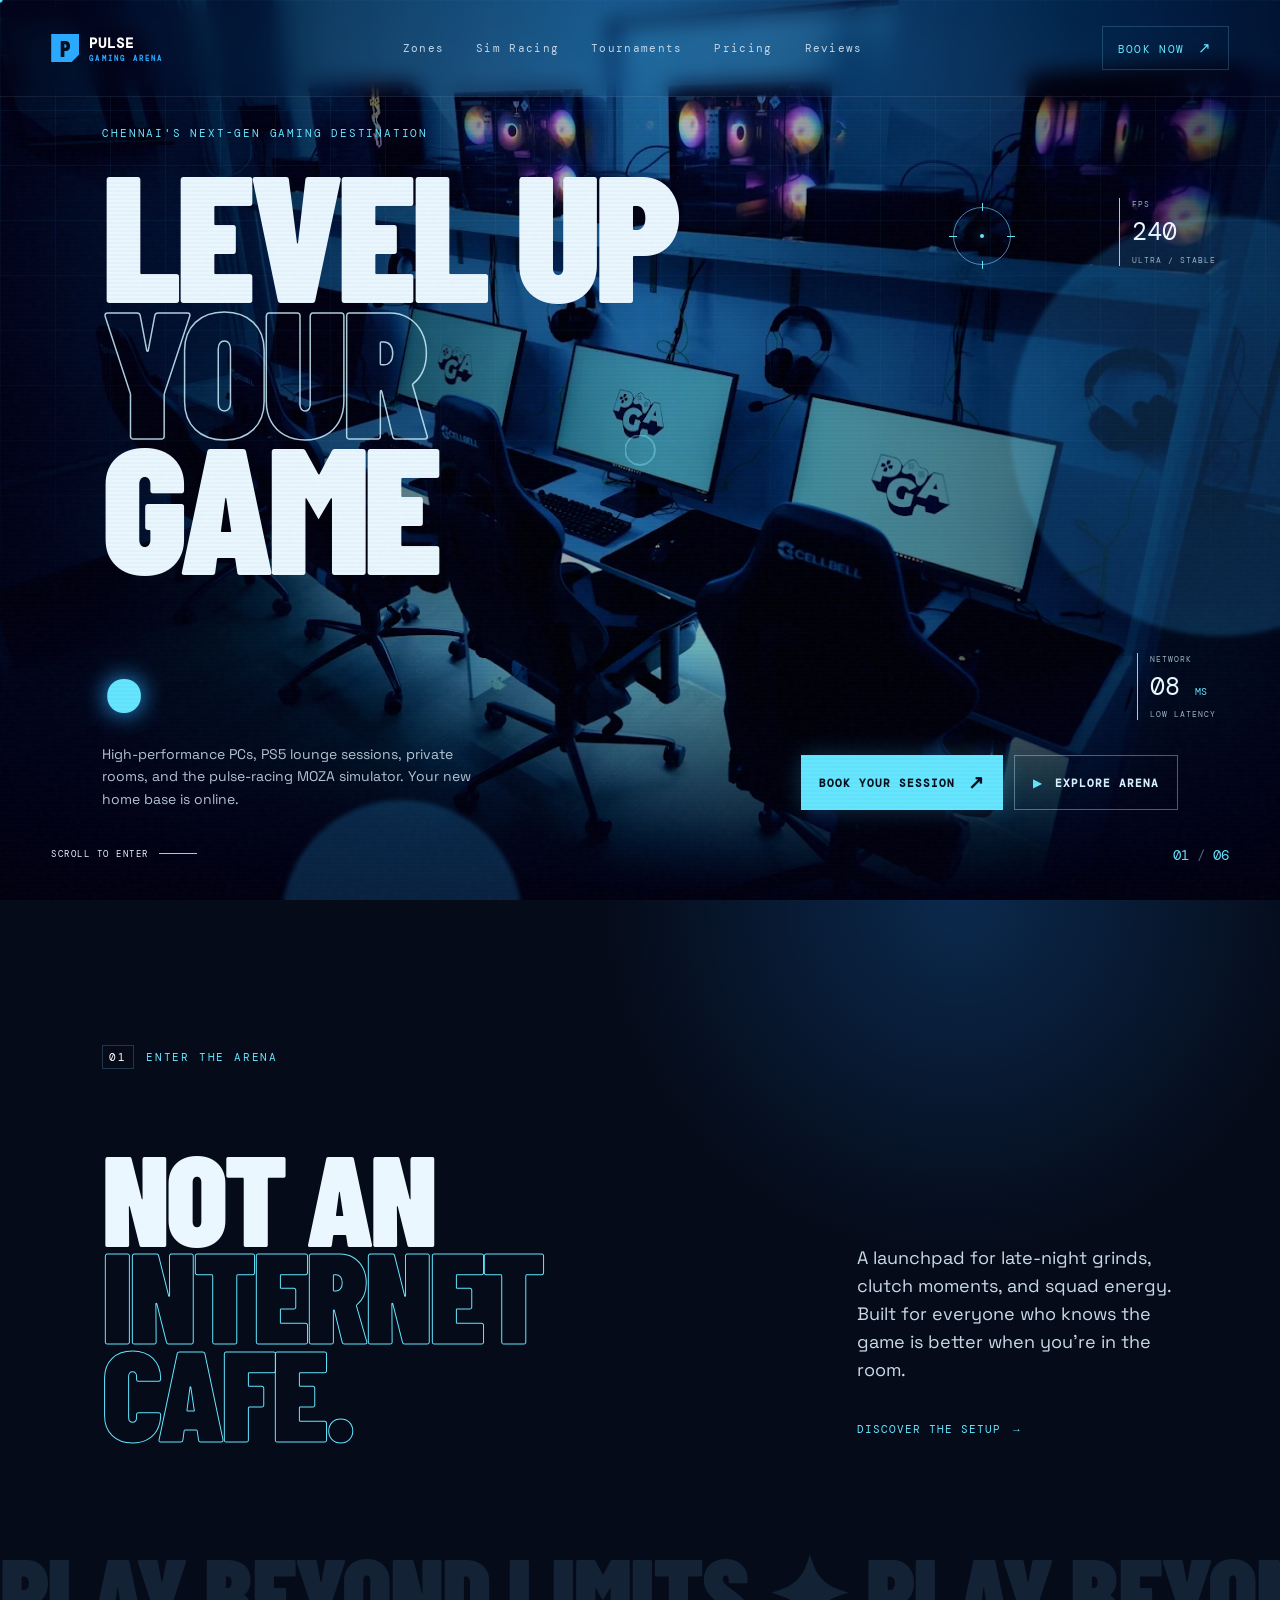
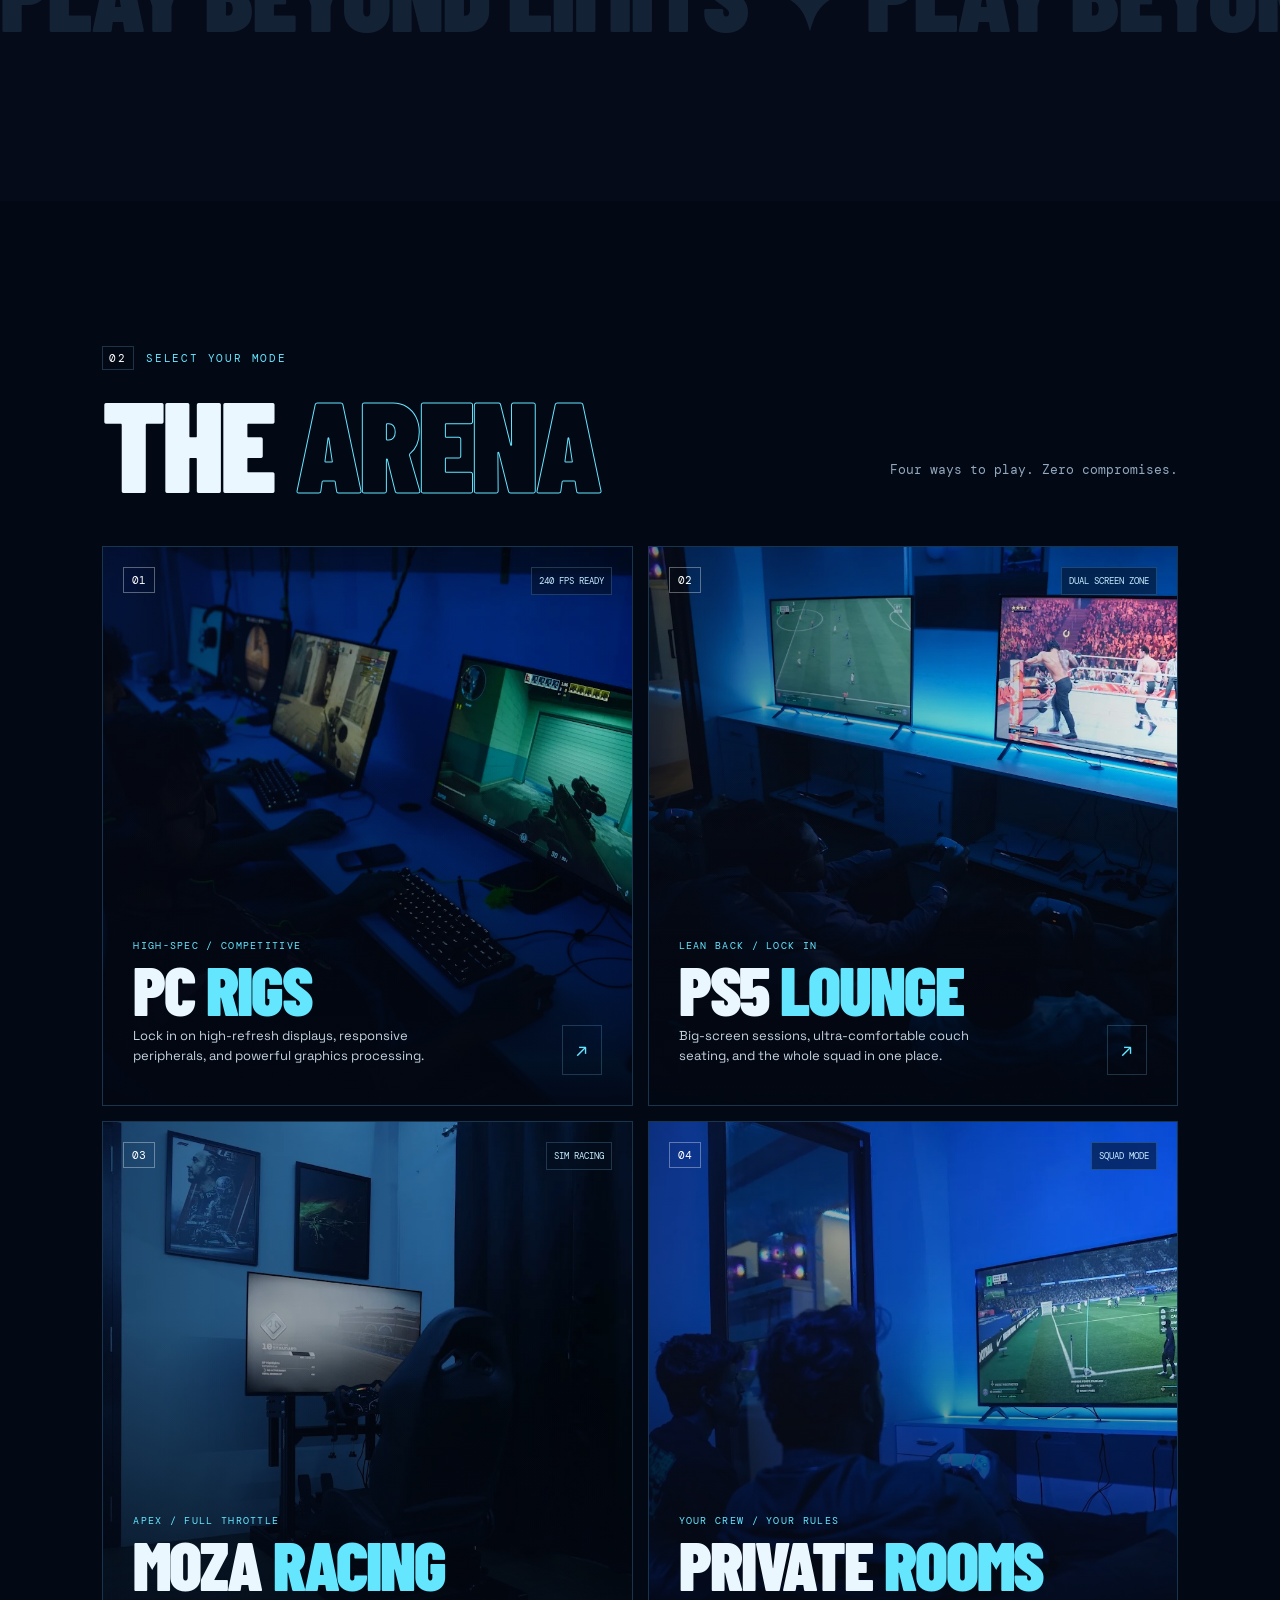
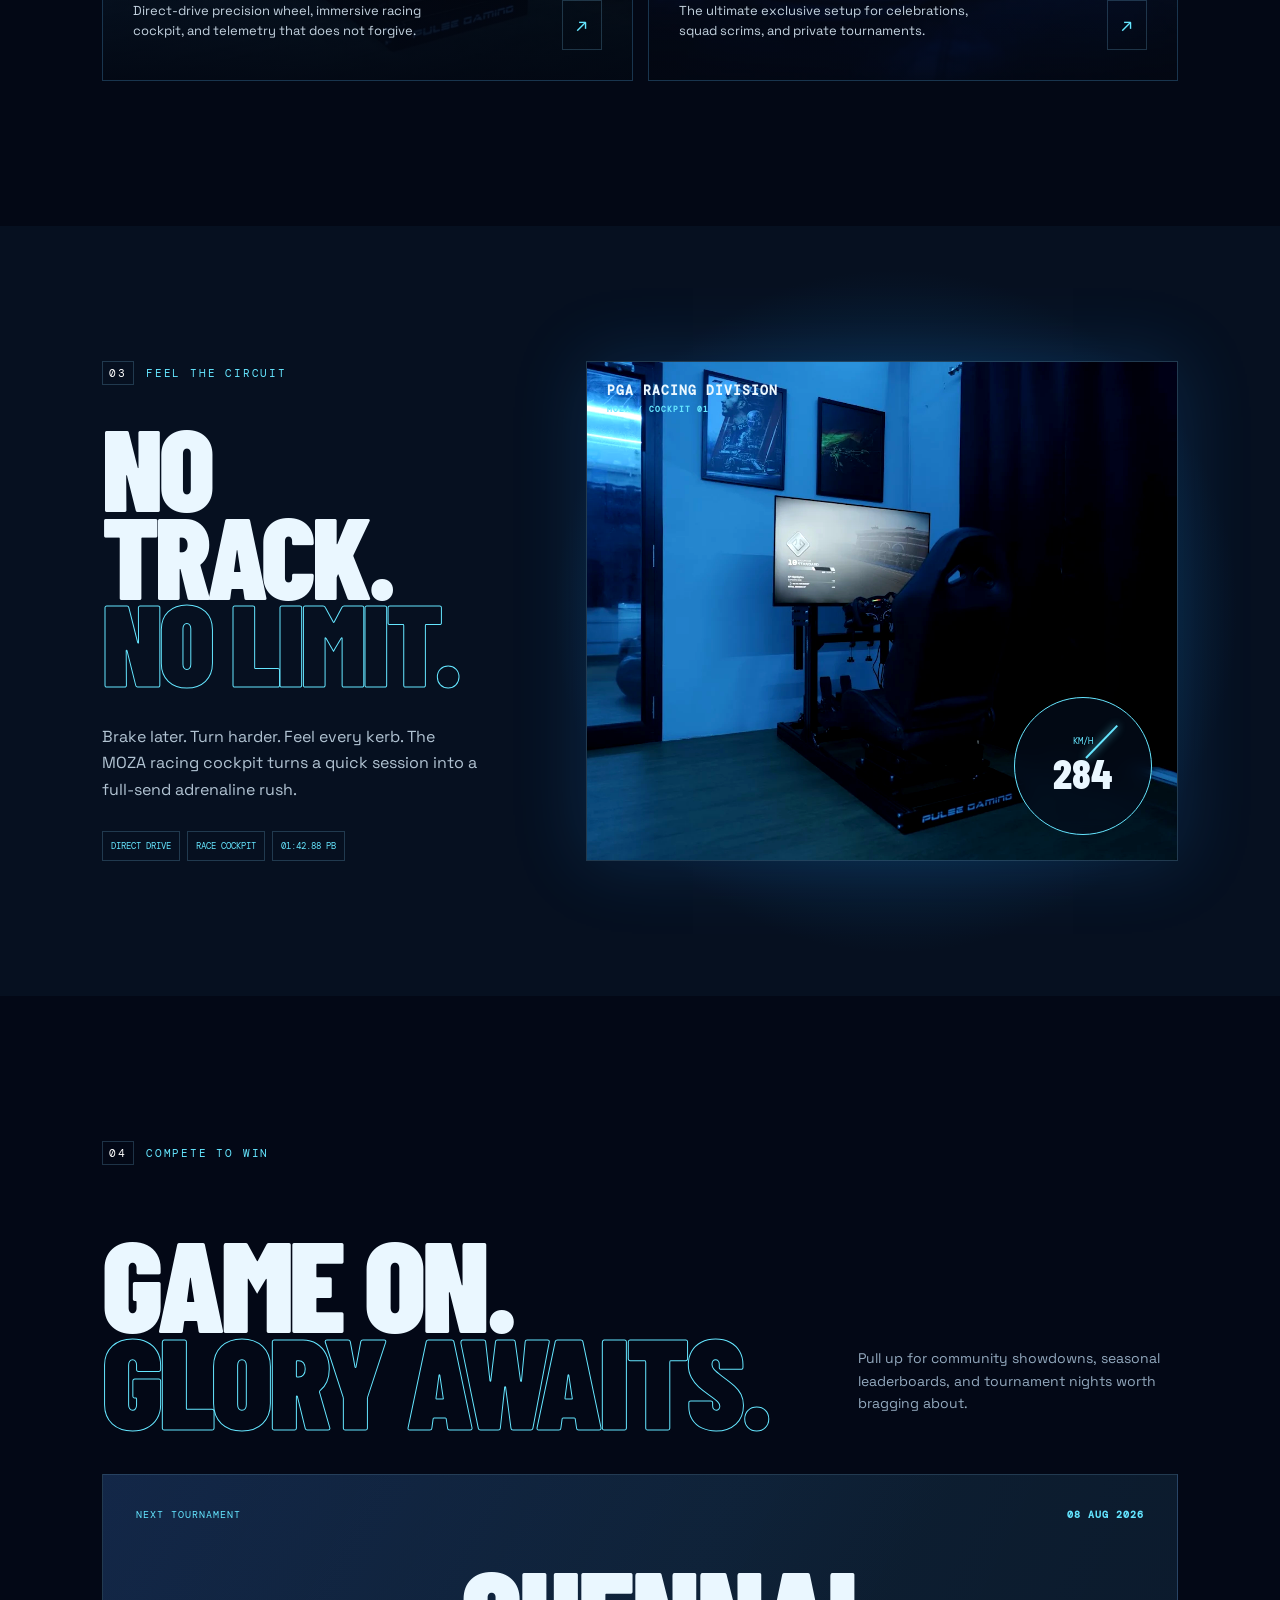
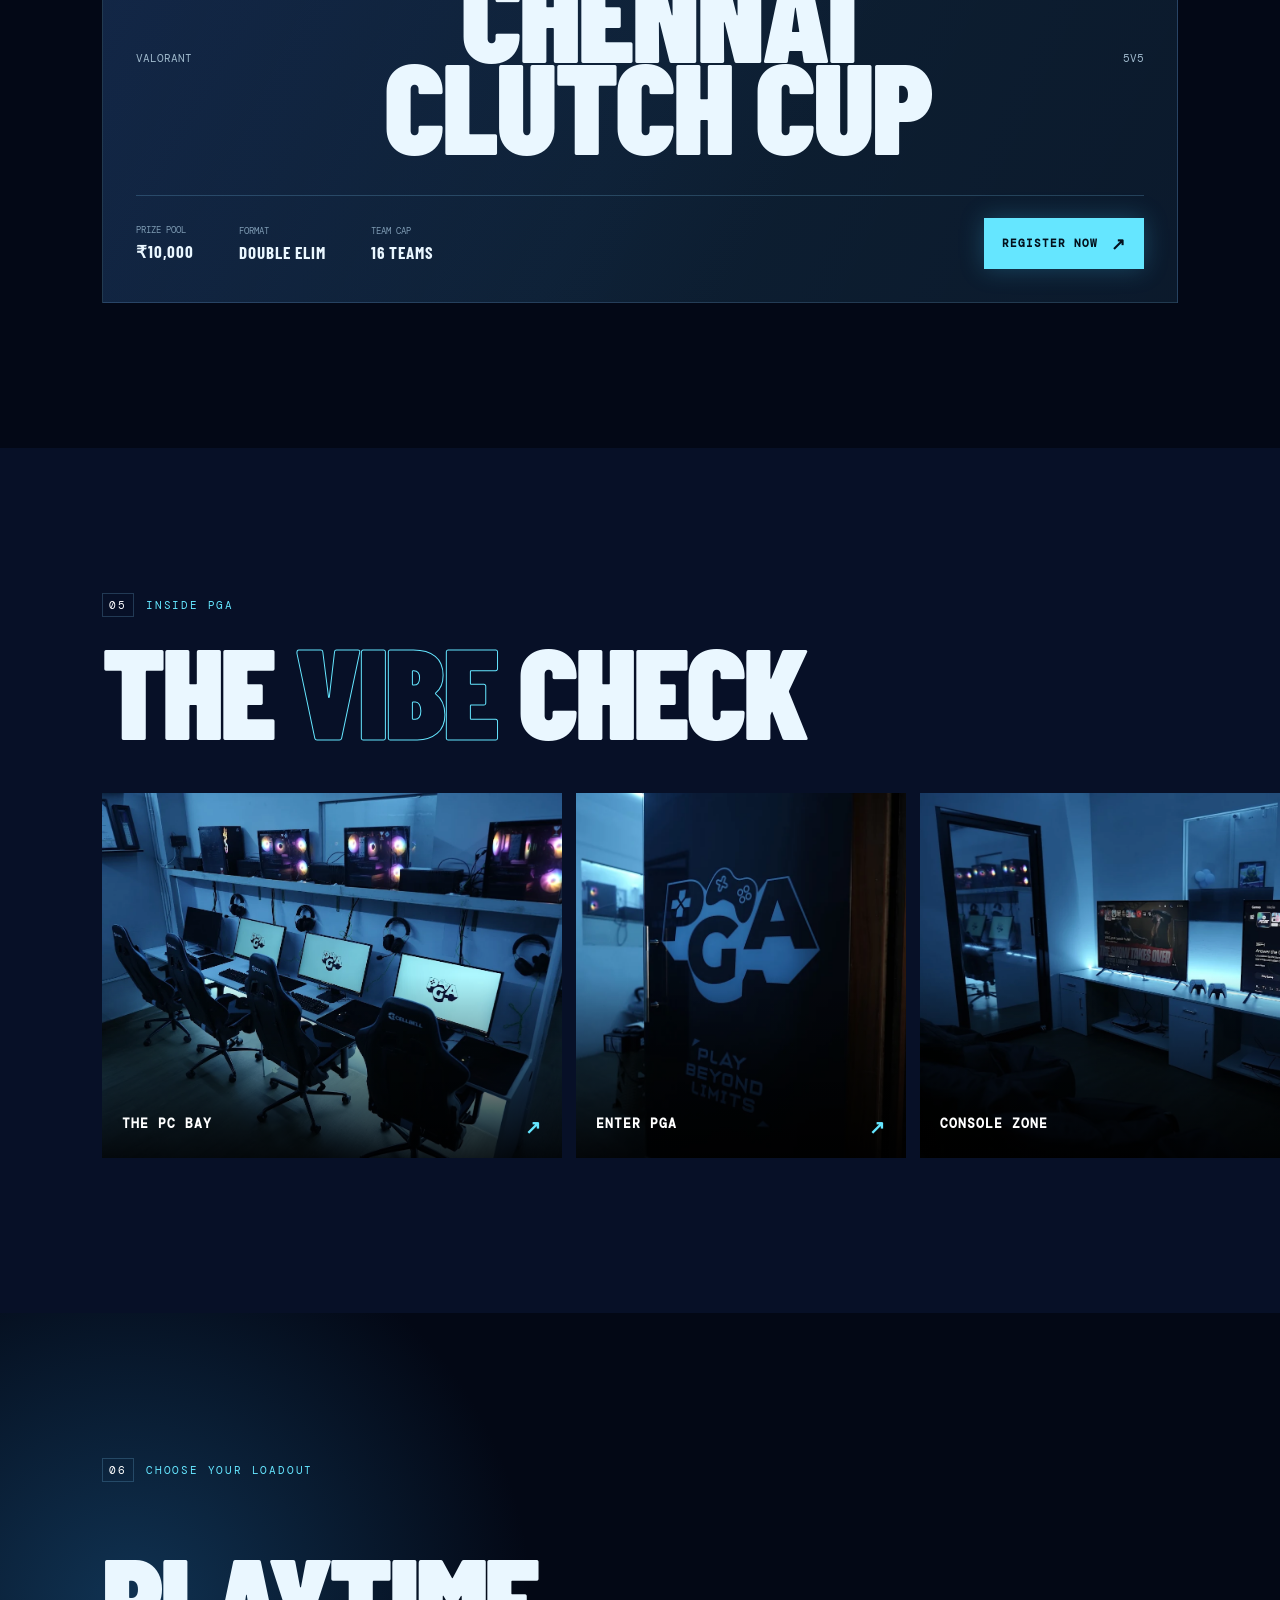
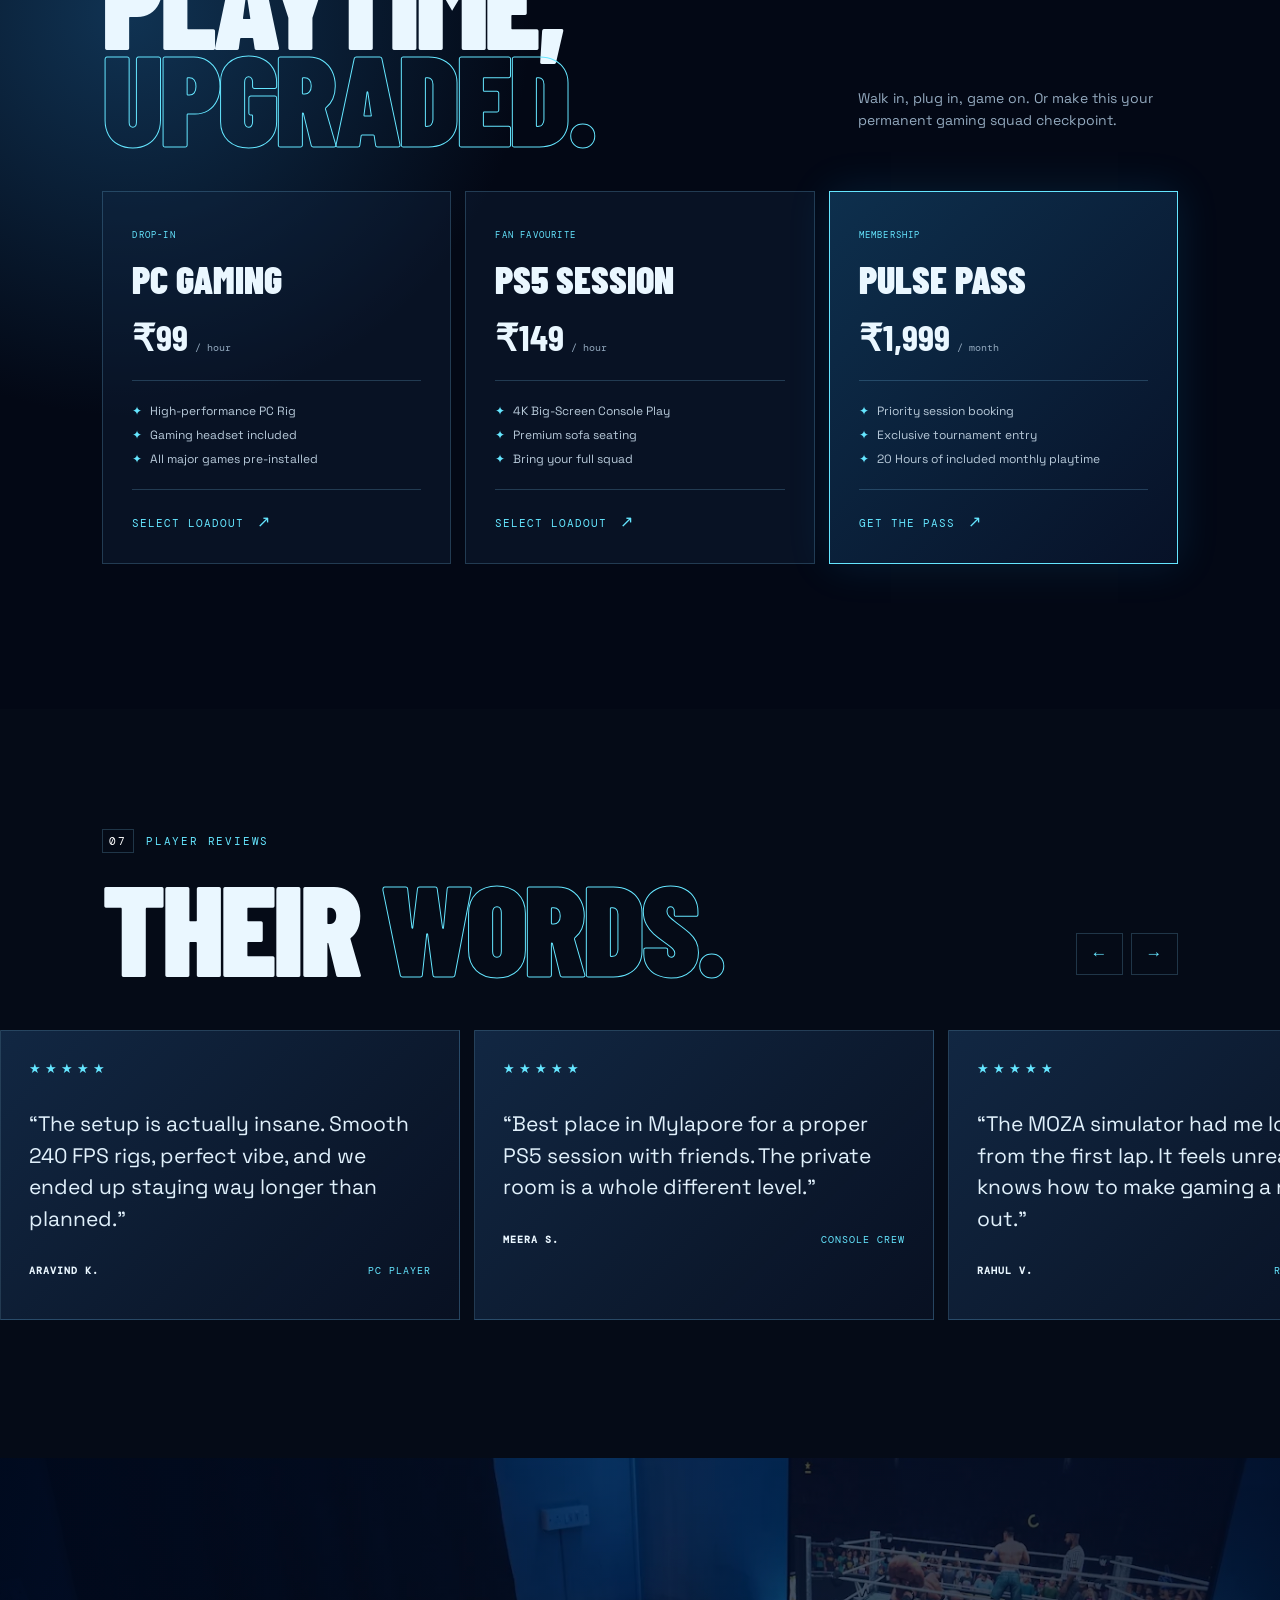
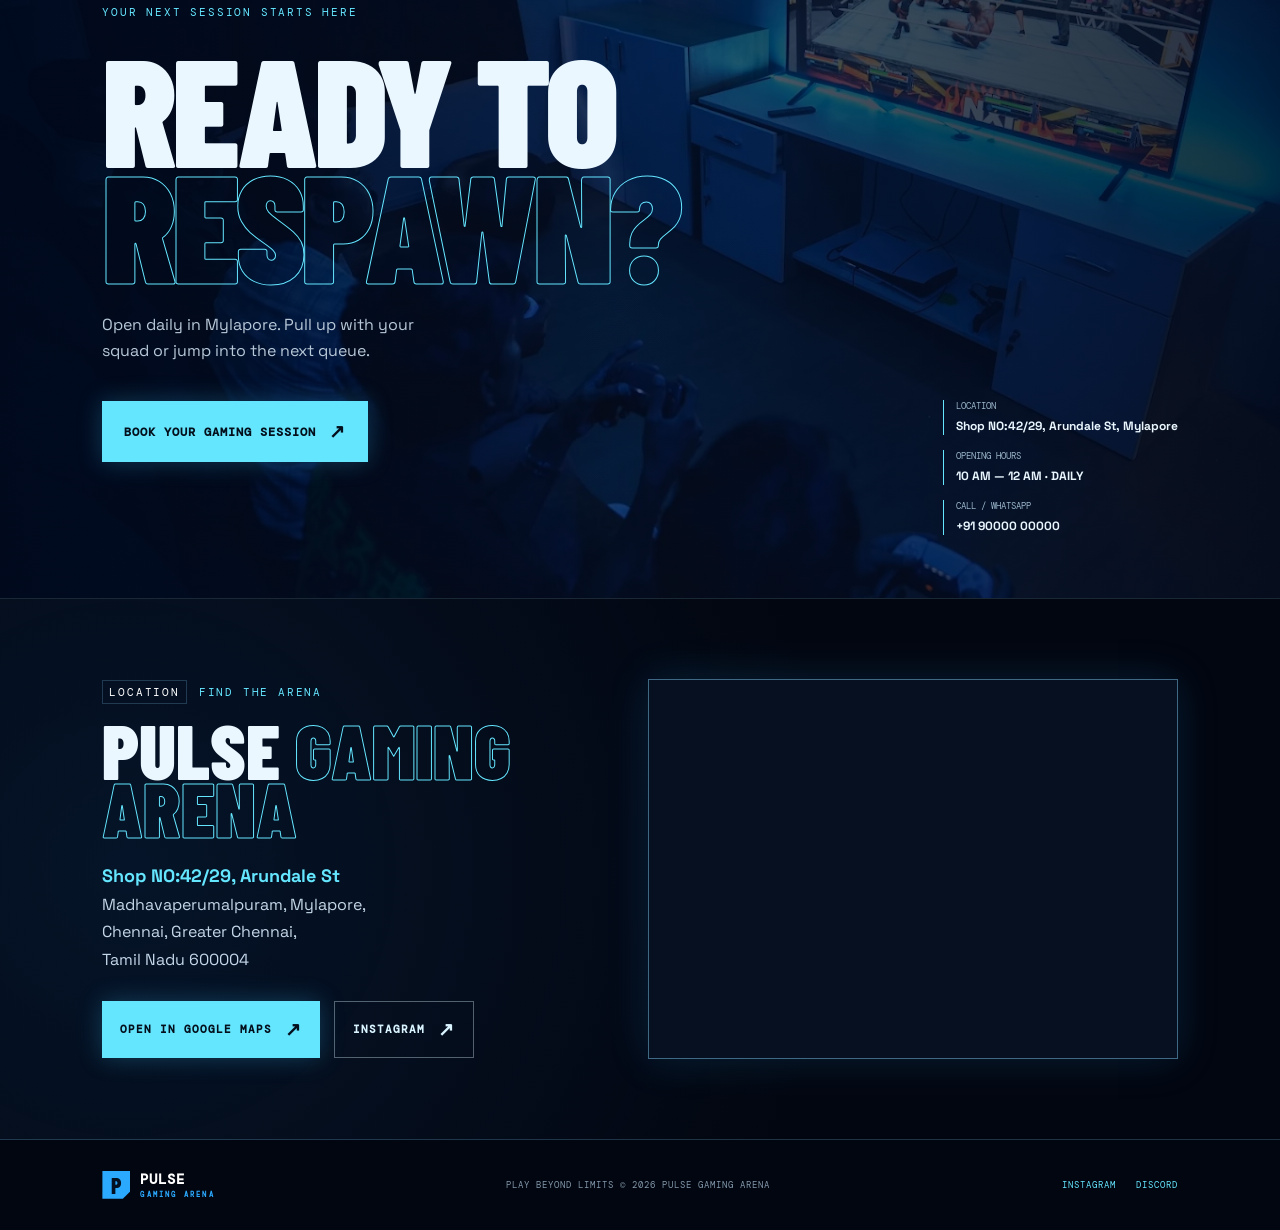
==== commit d23f342a: "Remove HUD live banner, update Instagram URL, remove YouTube button, and integrate interactive Googl" ====
--- a/index.html
+++ b/index.html
@@ -80,10 +80,6 @@
       <div class="hero-orb orb-one"></div>
       <div class="hero-orb orb-two"></div>
 
-      <div class="hud hud-top">
-        SYS.PGA // MYLAPORE, CHENNAI <span class="live-dot"></span> LIVE NOW
-      </div>
-
       <div class="crosshair" aria-hidden="true">
         <i></i><i></i><i></i><i></i><b></b>
       </div>
@@ -417,7 +413,7 @@
       <div class="book-info">
         <div>
           <small>LOCATION</small>
-          <b>Mylapore, Chennai</b>
+          <b>Shop NO:42/29, Arundale St, Mylapore</b>
         </div>
         <div>
           <small>OPENING HOURS</small>
@@ -431,17 +427,52 @@
     </section>
   </main>
 
-  <!-- Footer -->
-  <footer>
-    <a class="brand" href="#top">
-      <span class="brand-mark">P</span>
-      <span>PULSE <b>GAMING ARENA</b></span>
-    </a>
-    <p>PLAY BEYOND LIMITS © 2026 PULSE GAMING ARENA</p>
-    <div>
-      <a href="#" target="_blank" rel="noopener">INSTAGRAM</a>
-      <a href="#" target="_blank" rel="noopener">YOUTUBE</a>
-      <a href="#" target="_blank" rel="noopener">DISCORD</a>
+  <!-- Footer Section with Integrated Google Map -->
+  <footer class="site-footer">
+    <div class="footer-map-section">
+      <div class="footer-map-info">
+        <div class="section-kicker"><span>LOCATION</span> FIND THE ARENA</div>
+        <h2>PULSE <em>GAMING ARENA</em></h2>
+        <p class="address-text">
+          <strong>Shop NO:42/29, Arundale St</strong><br />
+          Madhavaperumalpuram, Mylapore,<br />
+          Chennai, Greater Chennai,<br />
+          Tamil Nadu 600004
+        </p>
+        <div class="map-actions">
+          <a href="https://maps.app.goo.gl/7iGxLEBbCfCMwWfK9" target="_blank" rel="noopener" class="button primary">
+            OPEN IN GOOGLE MAPS <b>↗</b>
+          </a>
+          <a href="https://www.instagram.com/pulsegamingarena/" target="_blank" rel="noopener" class="button ghost">
+            INSTAGRAM <b>↗</b>
+          </a>
+        </div>
+      </div>
+
+      <div class="footer-map-frame">
+        <iframe 
+          title="Pulse Gaming Arena Location Map" 
+          src="https://maps.google.com/maps?q=Pulse+Gaming+Arena,+Shop+NO:42/29,+Arundale+St,+Madhavaperumalpuram,+Mylapore,+Chennai,+Tamil+Nadu+600004&t=&z=16&ie=UTF8&iwloc=&output=embed" 
+          width="100%" 
+          height="100%" 
+          style="border:0;" 
+          allowfullscreen="" 
+          loading="lazy" 
+          referrerpolicy="no-referrer-when-downgrade">
+        </iframe>
+      </div>
+    </div>
+
+    <div class="footer-bottom">
+      <a class="brand" href="#top">
+        <span class="brand-mark">P</span>
+        <span>PULSE <b>GAMING ARENA</b></span>
+      </a>
+      <p>PLAY BEYOND LIMITS © 2026 PULSE GAMING ARENA</p>
+      <div class="footer-socials">
+        <a href="https://www.instagram.com/pulsegamingarena/" target="_blank" rel="noopener">INSTAGRAM</a>
+        <a href="#" target="_blank" rel="noopener">DISCORD</a>
+      </div>
     </div>
   </footer>
 
--- a/style.css
+++ b/style.css
@@ -1253,11 +1253,69 @@
   font-size: 12px;
 }
 
-/* Footer */
-footer {
-  padding: 30px 4vw;
+/* Site Footer & Integrated Google Map */
+.site-footer {
+  background: #020610;
   border-top: 1px solid rgba(160, 224, 255, 0.15);
-  background: #020610;
+}
+
+.footer-map-section {
+  padding: 80px 8vw;
+  display: grid;
+  grid-template-columns: 1fr 1.1fr;
+  gap: 5vw;
+  align-items: center;
+  border-bottom: 1px solid var(--line);
+  background: radial-gradient(circle at 10% 50%, rgba(11, 41, 77, 0.4) 0%, transparent 60%);
+}
+
+.footer-map-info h2 {
+  font-size: clamp(48px, 6vw, 84px);
+  margin: 16px 0 24px;
+}
+
+.footer-map-info h2 em {
+  color: transparent;
+  -webkit-text-stroke: 1px var(--cyan);
+  font-style: normal;
+}
+
+.address-text {
+  font-size: 16px;
+  line-height: 1.7;
+  color: #c4d7e8;
+  margin-bottom: 28px;
+}
+
+.address-text strong {
+  color: var(--cyan);
+  font-size: 18px;
+}
+
+.map-actions {
+  display: flex;
+  flex-wrap: wrap;
+  gap: 14px;
+}
+
+.footer-map-frame {
+  height: 380px;
+  border: 1px solid var(--line-strong);
+  position: relative;
+  overflow: hidden;
+  box-shadow: 0 0 40px rgba(43, 169, 255, 0.15);
+  background: #061020;
+}
+
+.footer-map-frame iframe {
+  width: 100%;
+  height: 100%;
+  border: none;
+  filter: invert(90%) hue-rotate(180deg) contrast(1.1) saturate(1.2);
+}
+
+.footer-bottom {
+  padding: 30px 8vw;
   display: flex;
   align-items: center;
   justify-content: space-between;
@@ -1266,9 +1324,19 @@
   color: #8298ab;
 }
 
-footer > div {
-  display: flex;
-  gap: 15px;
+.footer-socials {
+  display: flex;
+  gap: 20px;
+}
+
+.footer-socials a {
+  color: var(--cyan);
+  text-decoration: none;
+  transition: color 0.2s;
+}
+
+.footer-socials a:hover {
+  color: #fff;
 }
 
 /* Lightbox & Dialog Modals */
@@ -1622,7 +1690,17 @@
     display: none;
   }
 
-  footer {
+  .footer-map-section {
+    grid-template-columns: 1fr;
+    padding: 60px 6vw;
+    gap: 35px;
+  }
+
+  .footer-map-frame {
+    height: 280px;
+  }
+
+  .footer-bottom {
     padding: 25px 6vw;
     gap: 18px;
     align-items: flex-start;
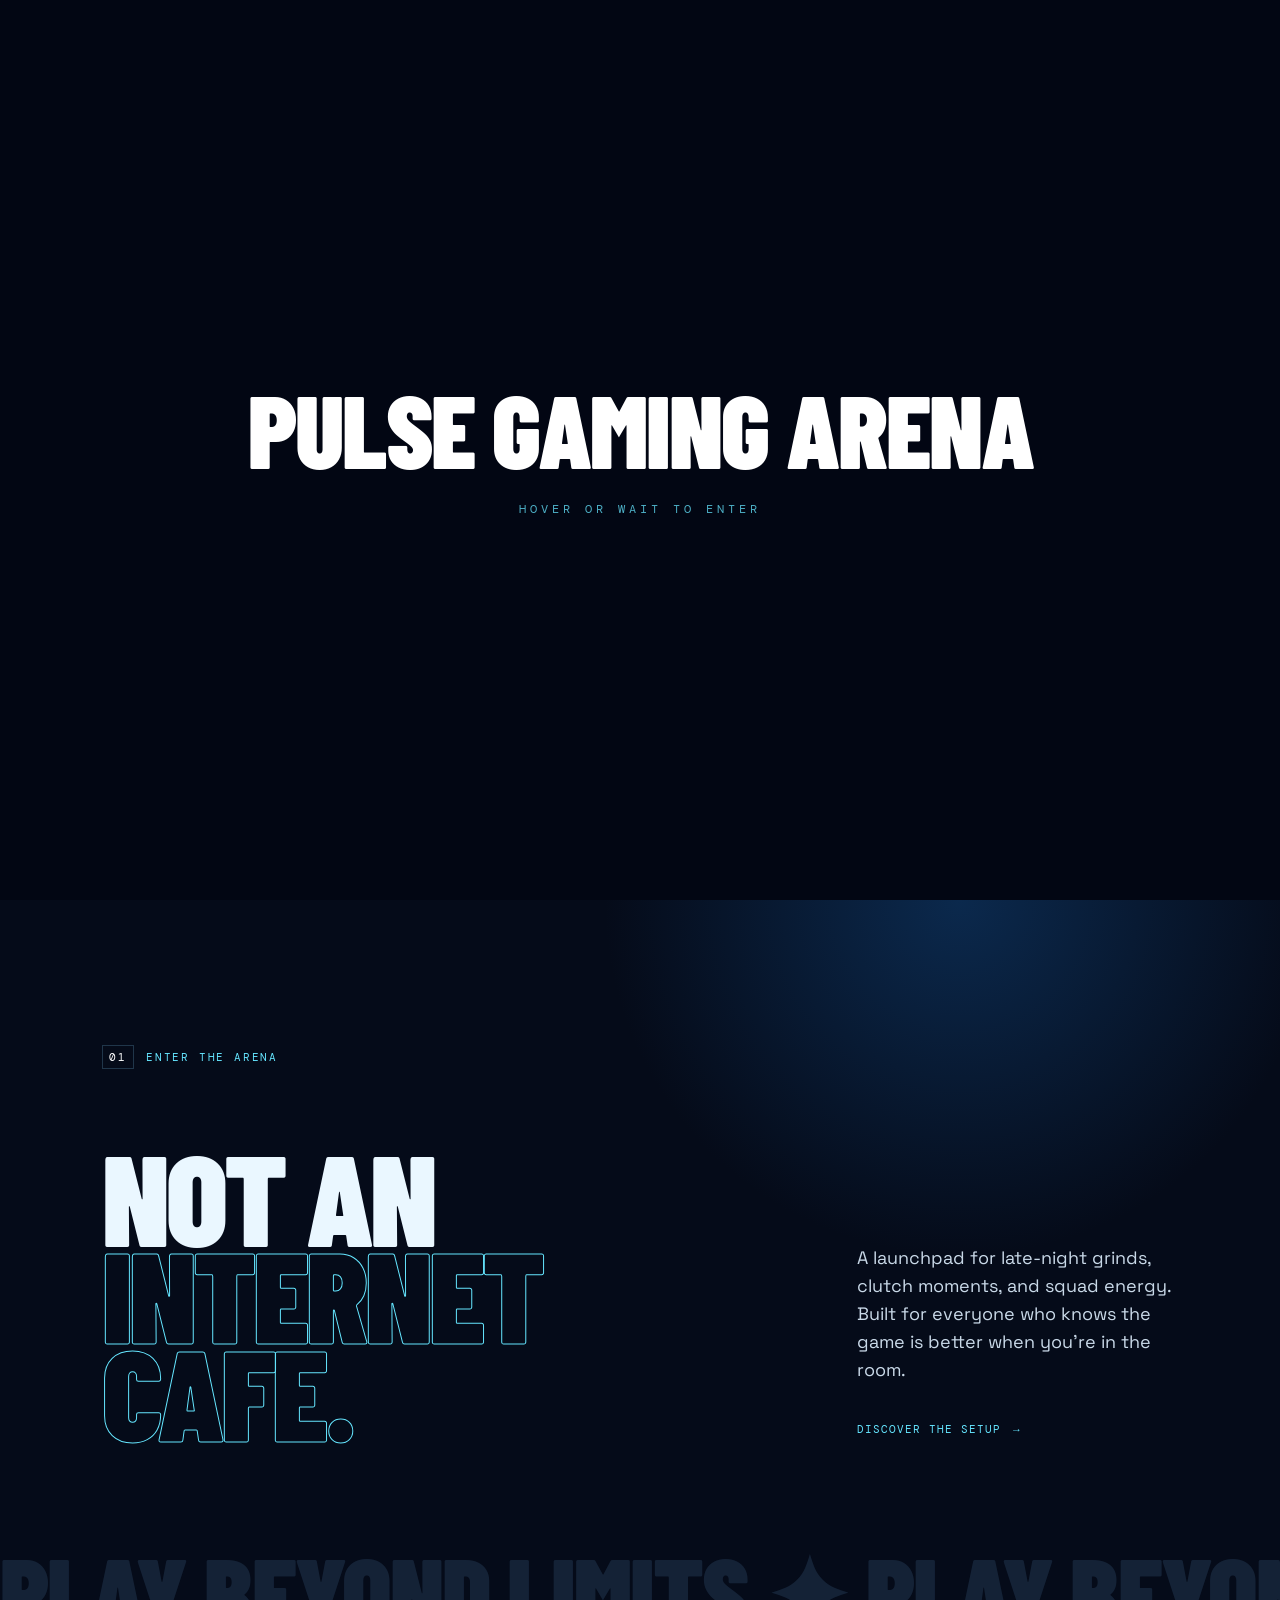
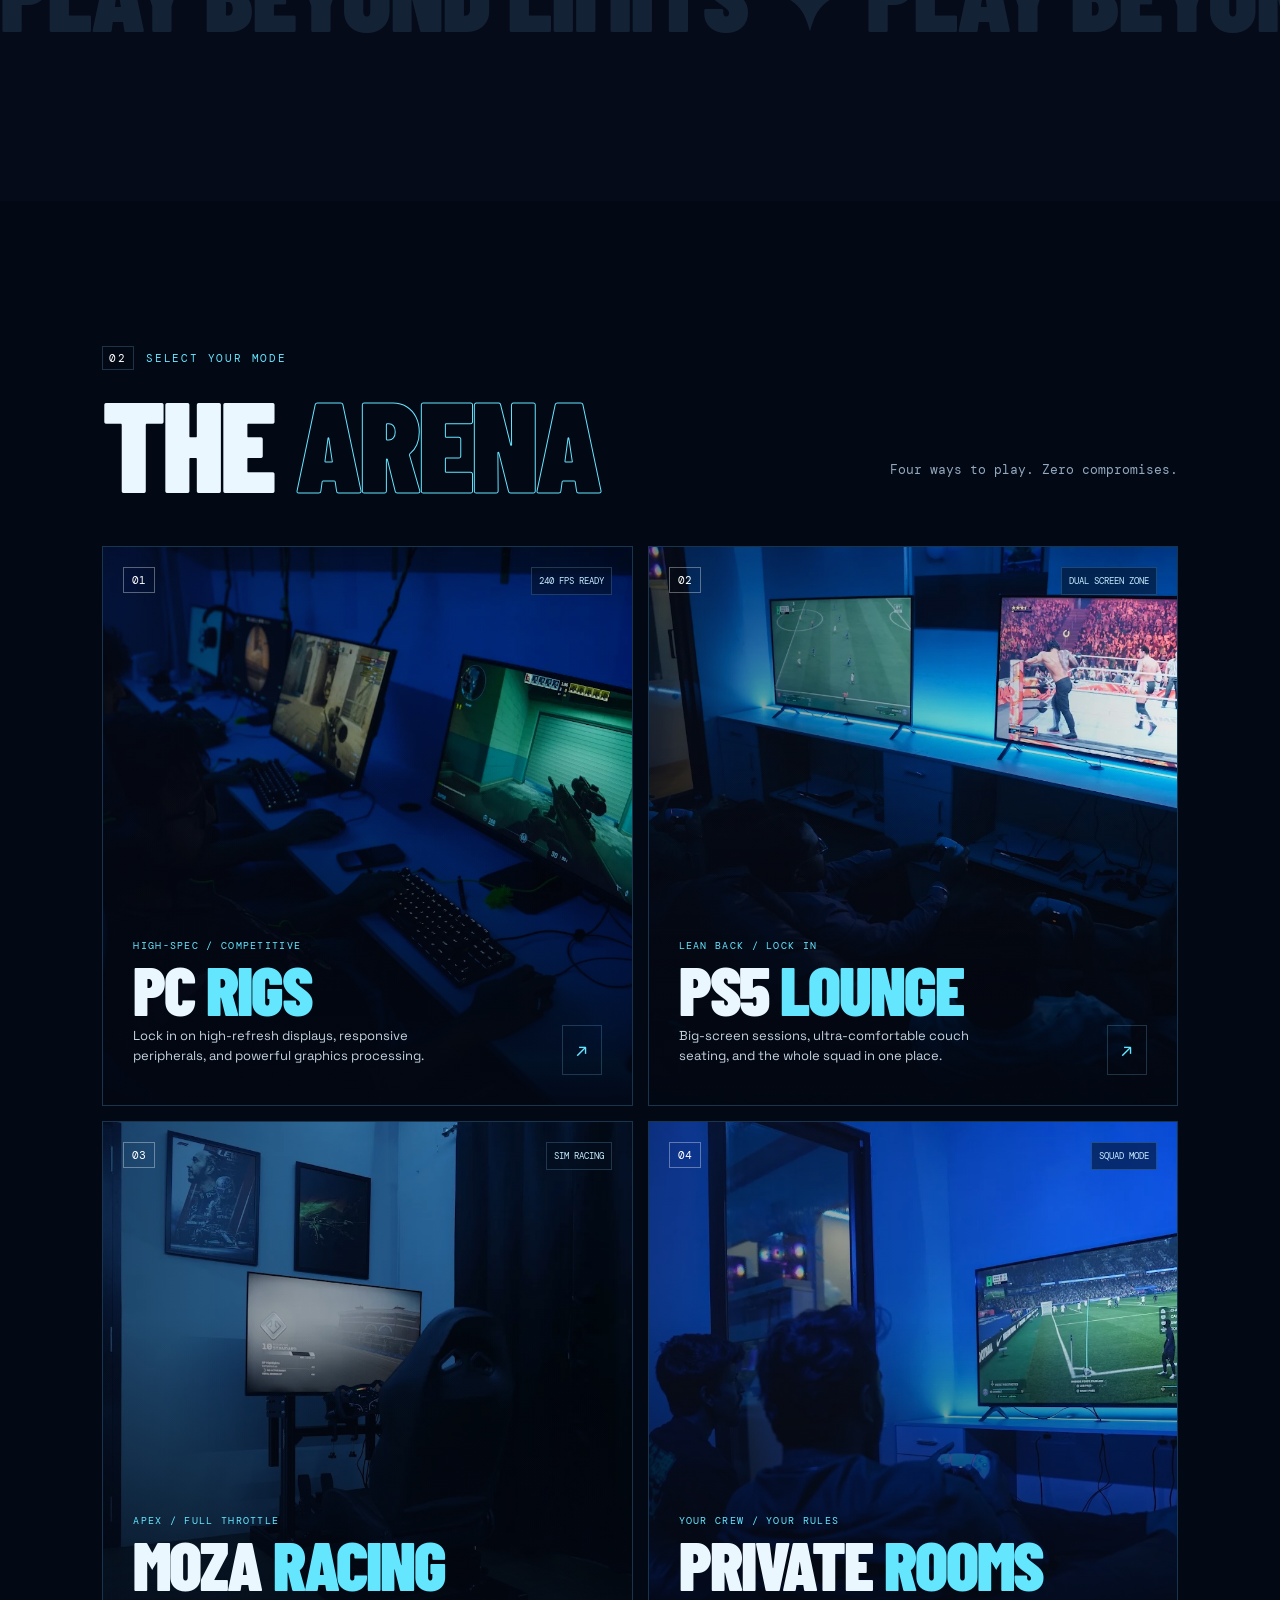
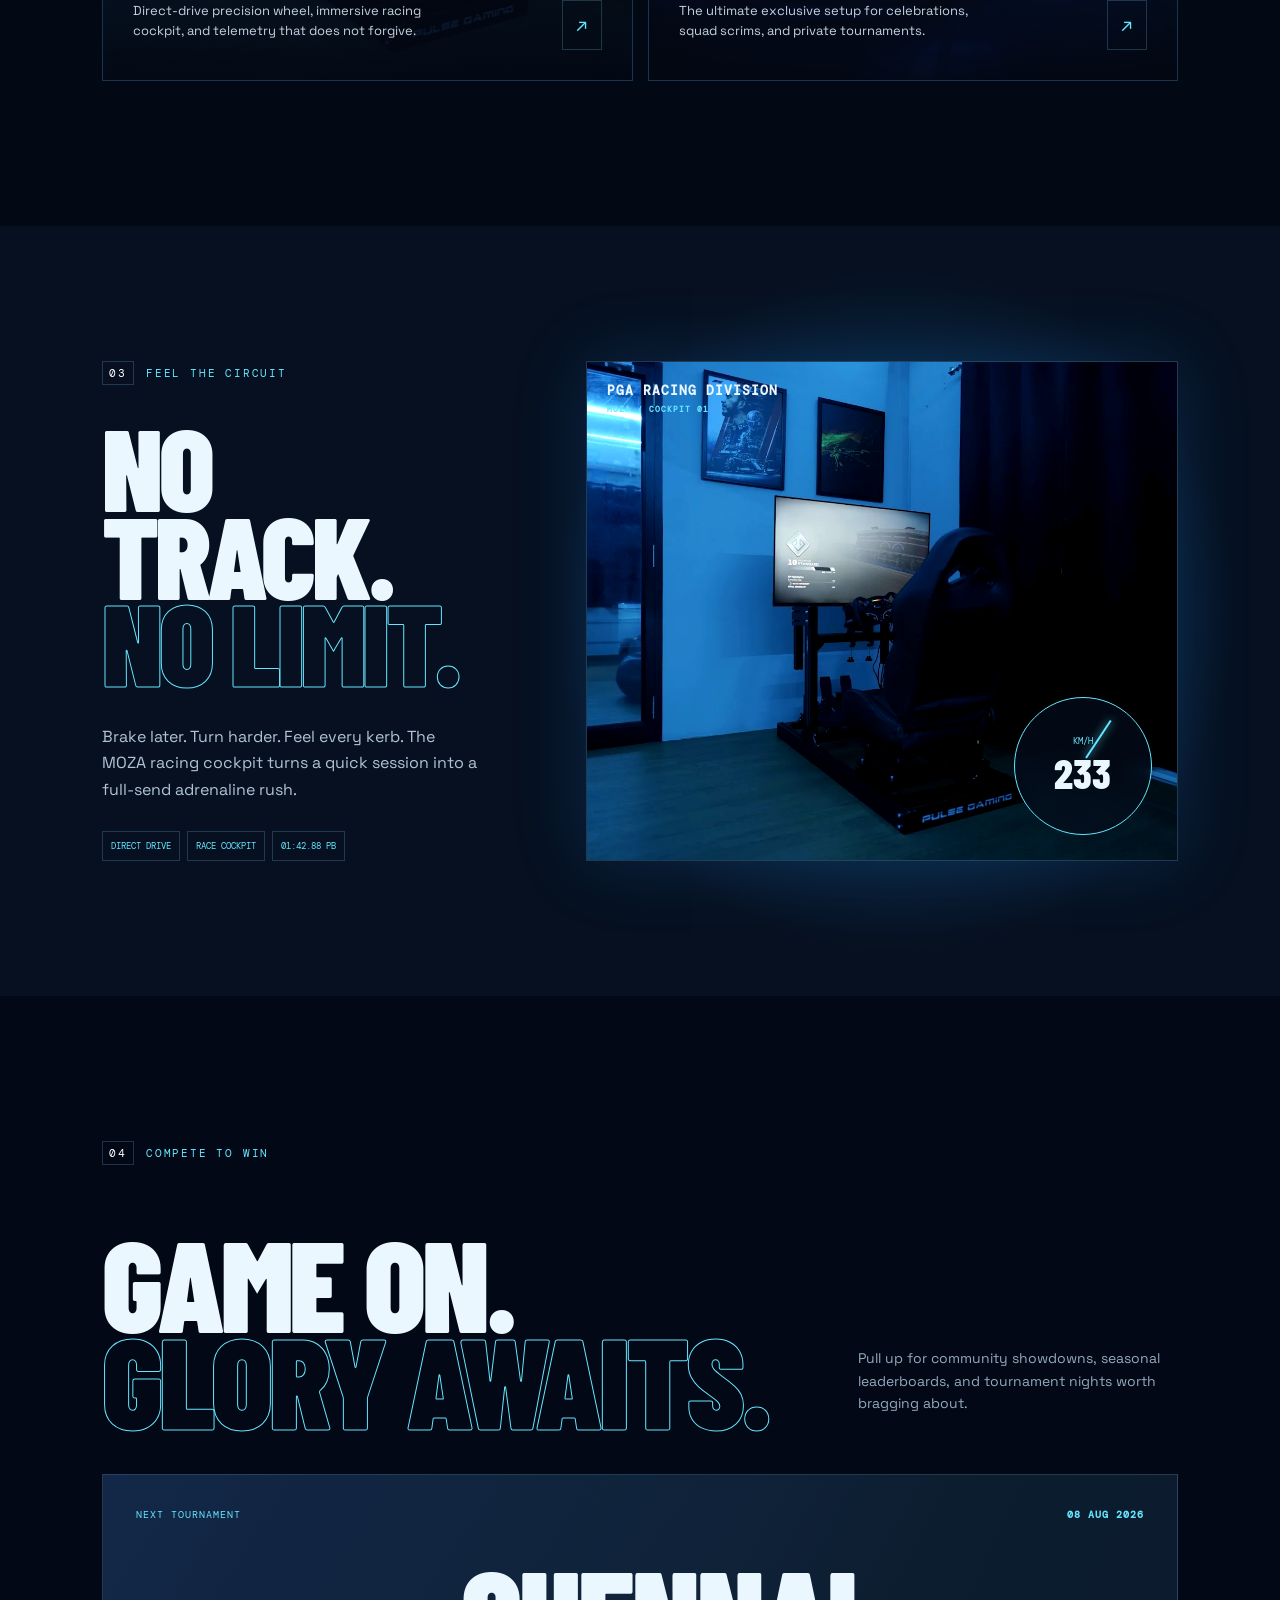
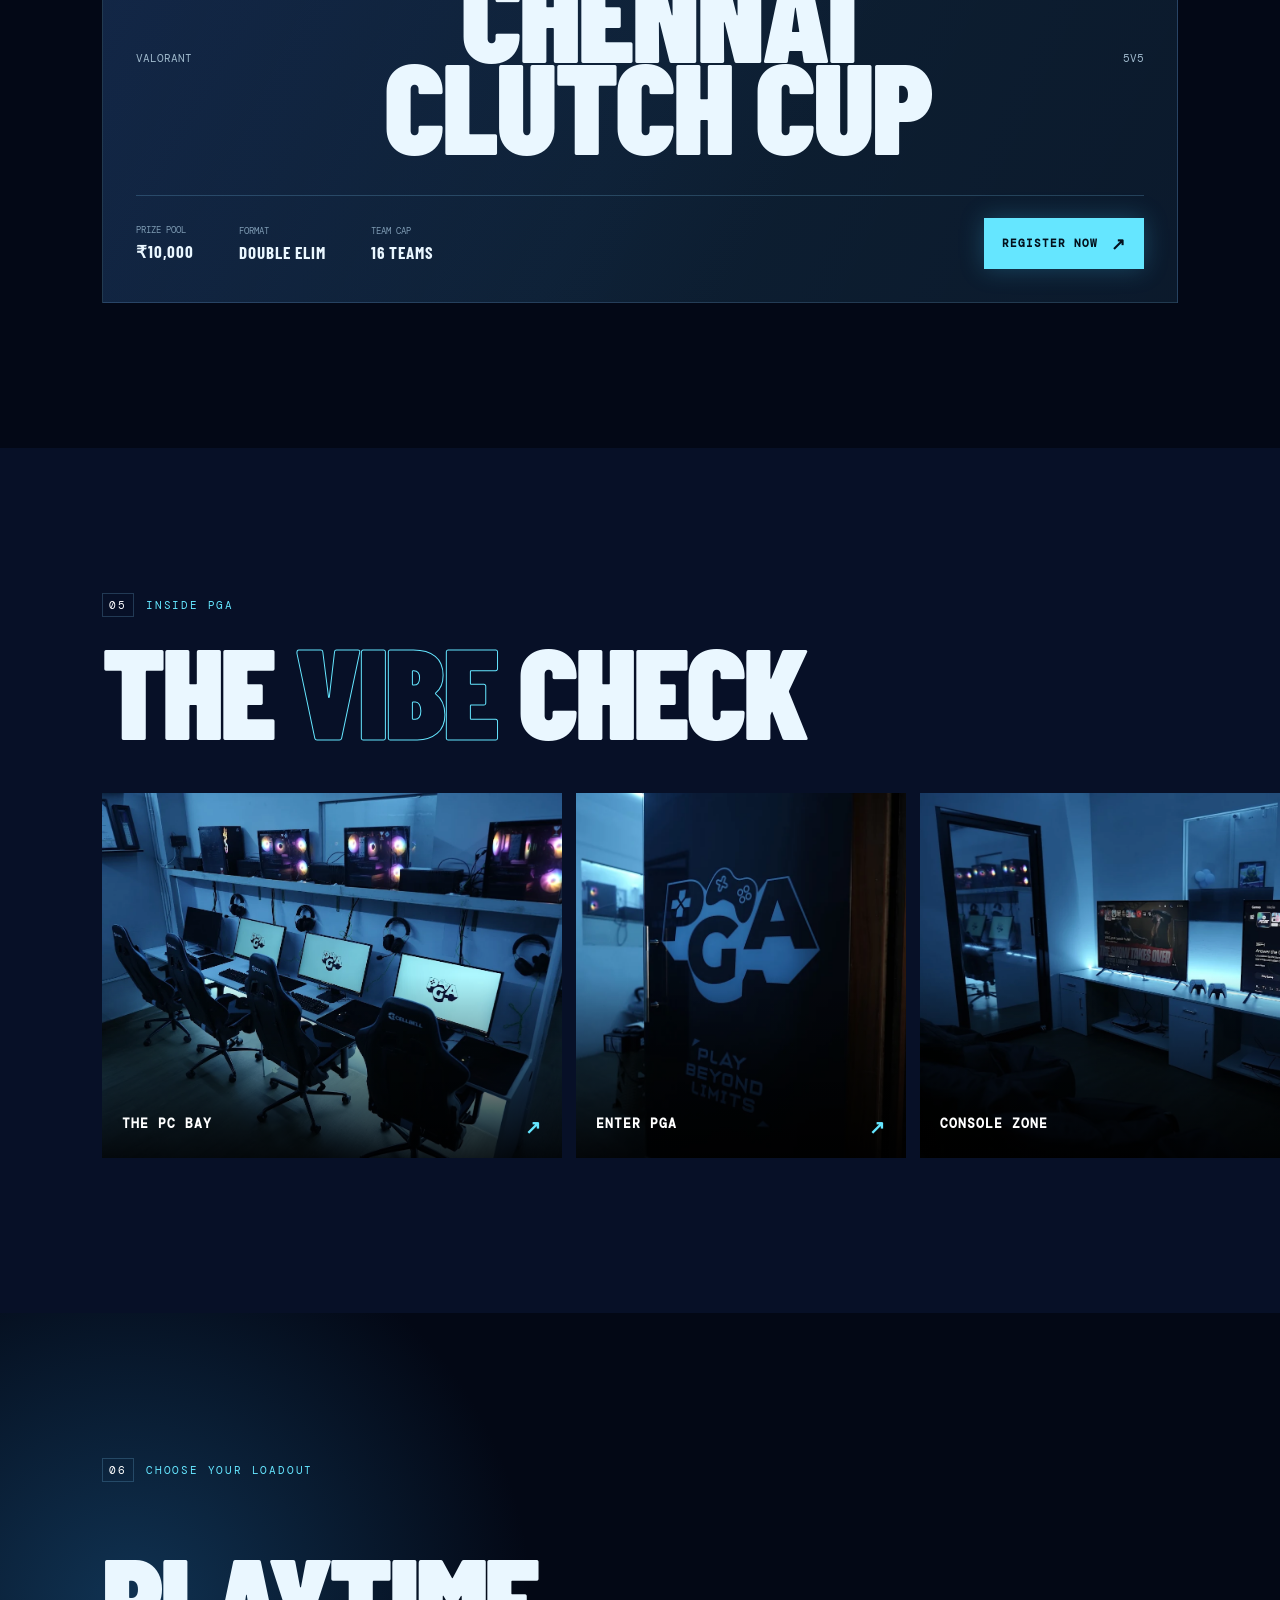
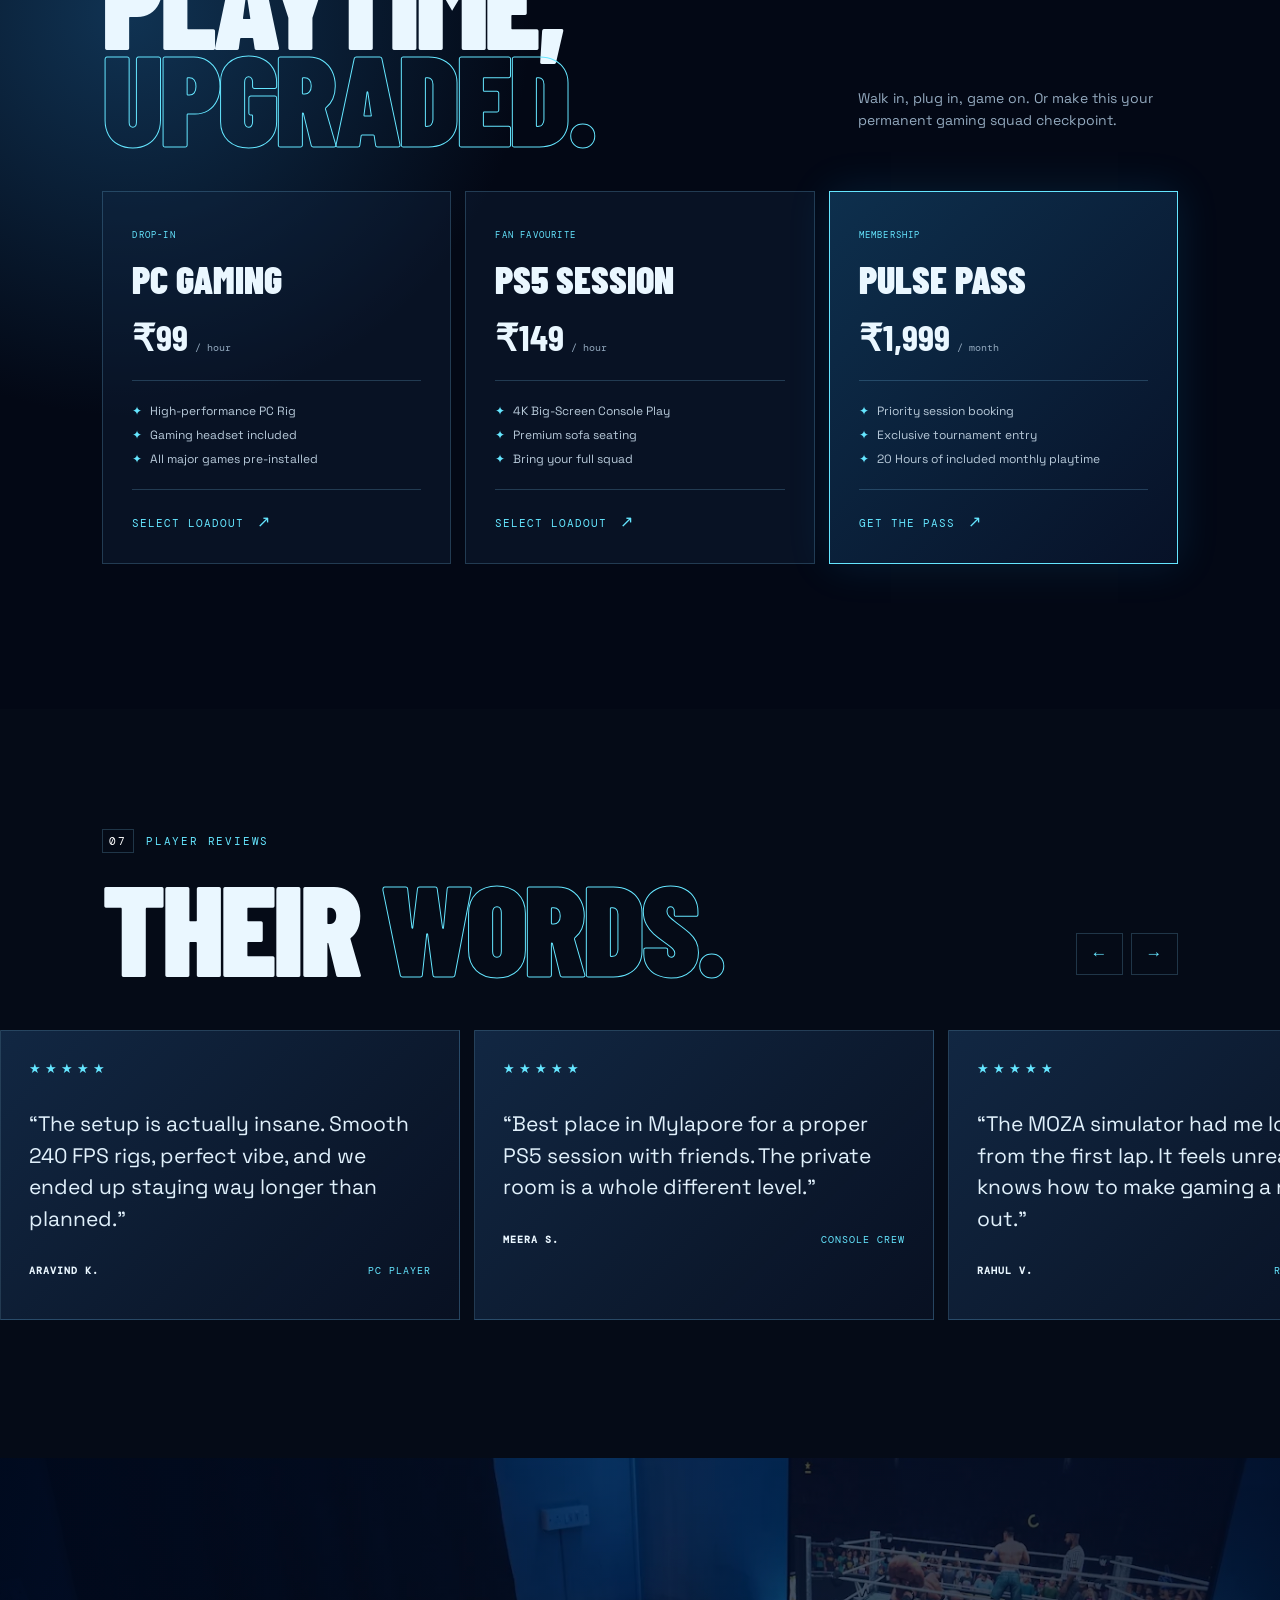
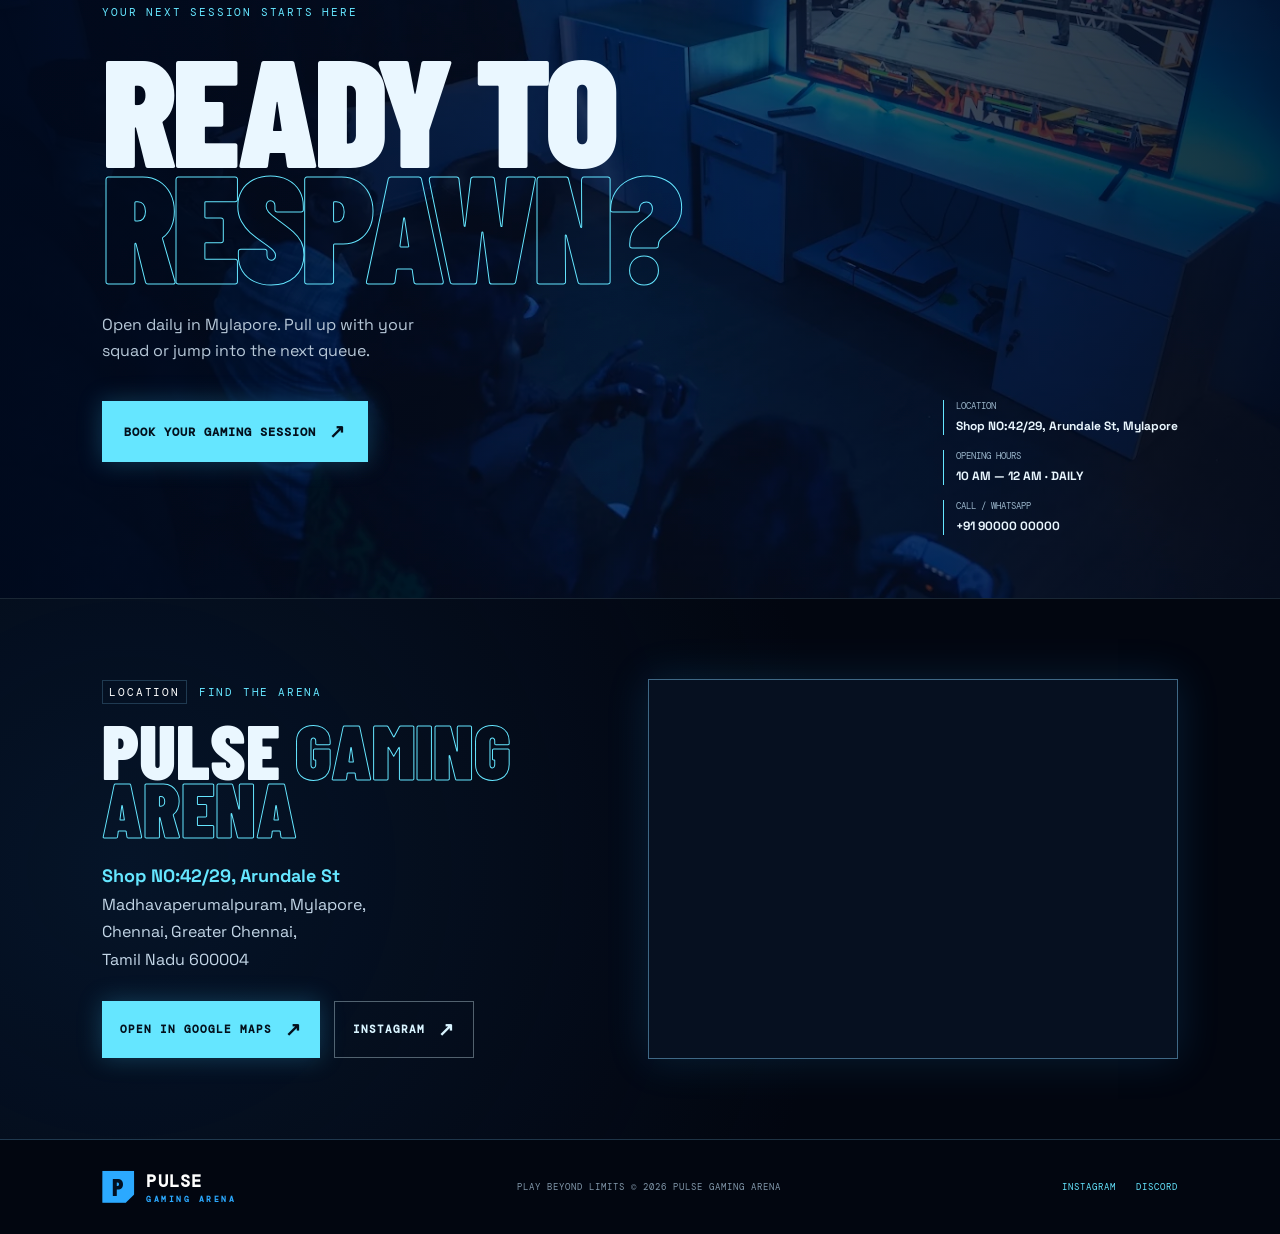
==== commit 46e7ab22: "Update intro preloader typography animation, animate telemetry speedometer in real-time, and enlarge" ====
--- a/index.html
+++ b/index.html
@@ -35,9 +35,10 @@
 
   <!-- Fullscreen Loading Screen -->
   <div class="loader" id="pageLoader">
-    <div class="loader-mark">PGA</div>
-    <div class="load-line"><i></i></div>
-    <span>INITIALIZING ARENA...</span>
+    <div class="loader-content">
+      <h1 class="loader-title">PULSE <span>GAMING ARENA</span></h1>
+      <p class="loader-subtitle">HOVER OR WAIT TO ENTER</p>
+    </div>
   </div>
 
   <!-- Custom Cursor Overlay -->
--- a/style.css
+++ b/style.css
@@ -81,51 +81,78 @@
   opacity: 0.16;
 }
 
-/* Fullscreen Loader */
+/* Fullscreen Intro Preloader Screen */
 .loader {
   position: fixed;
-  z-index: 100;
+  z-index: 1000;
   inset: 0;
   background: #020613;
   display: flex;
   flex-direction: column;
-  gap: 18px;
   align-items: center;
   justify-content: center;
-  font: 11px var(--font-mono);
-  letter-spacing: 2px;
-  transition: opacity 0.7s var(--ease-out), visibility 0.7s var(--ease-out);
+  text-align: center;
+  padding: 0 4vw;
+  transition: opacity 0.8s cubic-bezier(0.2, 0.8, 0.2, 1), visibility 0.8s cubic-bezier(0.2, 0.8, 0.2, 1);
+  cursor: pointer;
+  user-select: none;
 }
 
 .loader.done {
   opacity: 0;
   visibility: hidden;
-}
-
-.loader-mark {
-  font: 900 64px var(--font-heading);
-  letter-spacing: -4px;
-  color: var(--cyan);
-  text-shadow: 0 0 35px var(--blue);
-}
-
-.load-line {
-  height: 2px;
-  width: 180px;
-  background: #122342;
-}
-
-.load-line i {
-  display: block;
-  width: 0;
-  height: 100%;
-  background: var(--cyan);
-  box-shadow: 0 0 15px var(--blue);
-  animation: load 1.5s forwards;
-}
-
-@keyframes load {
-  to { width: 100%; }
+  pointer-events: none;
+}
+
+.loader-content {
+  display: flex;
+  flex-direction: column;
+  align-items: center;
+  gap: 16px;
+}
+
+.loader-title {
+  font-family: var(--font-heading);
+  font-size: clamp(42px, 8vw, 120px);
+  font-weight: 900;
+  text-transform: uppercase;
+  color: #ffffff;
+  letter-spacing: -2px;
+  line-height: 0.9;
+  margin: 0;
+  transition: transform 0.4s cubic-bezier(0.2, 0.8, 0.2, 1), text-shadow 0.4s ease, color 0.4s ease;
+}
+
+.loader-title span {
+  display: inline-block;
+  color: #ffffff;
+  transition: color 0.4s ease;
+}
+
+.loader:hover .loader-title,
+.loader-title:hover {
+  transform: scale(1.05);
+  text-shadow: 0 0 40px rgba(101, 230, 255, 0.8), 0 0 80px rgba(43, 169, 255, 0.6);
+}
+
+.loader:hover .loader-title span,
+.loader-title:hover span {
+  color: var(--cyan);
+}
+
+.loader-subtitle {
+  font-family: var(--font-mono);
+  font-size: 12px;
+  letter-spacing: 4px;
+  color: var(--cyan);
+  margin: 10px 0 0;
+  opacity: 0.75;
+  transition: opacity 0.3s ease, letter-spacing 0.3s ease;
+}
+
+.loader:hover .loader-subtitle {
+  opacity: 1;
+  letter-spacing: 6px;
 }
 
 /* Navigation */
@@ -135,14 +162,15 @@
   top: 0;
   left: 0;
   width: 100%;
-  padding: 26px 4vw;
+  padding: 22px 5vw;
   display: flex;
   align-items: center;
   justify-content: space-between;
-  border-bottom: 1px solid rgba(255, 255, 255, 0.08);
-  font: 11px var(--font-mono);
-  letter-spacing: 1.3px;
-  backdrop-filter: blur(10px);
+  border-bottom: 1px solid rgba(255, 255, 255, 0.12);
+  background: rgba(3, 8, 21, 0.65);
+  font: 13px var(--font-mono);
+  letter-spacing: 1.5px;
+  backdrop-filter: blur(12px);
 }
 
 .brand {
@@ -150,51 +178,58 @@
   text-decoration: none;
   display: flex;
   align-items: center;
-  gap: 10px;
-  font-size: 14px;
-  font-weight: 700;
-  letter-spacing: 1px;
+  gap: 12px;
+  font-size: 17px;
+  font-weight: 800;
+  letter-spacing: 1.2px;
 }
 
 .brand b {
   display: block;
   color: var(--blue);
-  font-size: 7px;
-  letter-spacing: 2.2px;
+  font-size: 8px;
+  letter-spacing: 2.5px;
   margin-top: 2px;
 }
 
 .brand-mark {
-  width: 28px;
-  height: 28px;
+  width: 32px;
+  height: 32px;
   display: grid;
   place-items: center;
   background: var(--blue);
   color: #021021;
-  font: 800 22px var(--font-heading);
+  font: 800 24px var(--font-heading);
   clip-path: polygon(0 0, 100% 0, 100% 73%, 73% 100%, 0 100%);
+  box-shadow: 0 0 15px rgba(43, 169, 255, 0.5);
 }
 
 .nav nav.nav-links {
   display: flex;
-  gap: 32px;
+  gap: 36px;
 }
 
 .nav nav a {
-  color: #c3d6e6;
+  color: #eaf7ff;
+  font-size: 14px;
+  font-weight: 600;
   text-decoration: none;
-  transition: color 0.2s ease;
+  letter-spacing: 1.5px;
+  transition: color 0.2s ease, text-shadow 0.2s ease;
 }
 
 .nav nav a:hover {
   color: var(--cyan);
+  text-shadow: 0 0 12px var(--cyan);
 }
 
 .nav-cta {
   color: var(--cyan);
+  font-size: 13px;
+  font-weight: 700;
   text-decoration: none;
-  border: 1px solid var(--line);
-  padding: 11px 15px;
+  border: 1px solid var(--line-strong);
+  padding: 12px 18px;
   transition: var(--transition-smooth);
 }
 
@@ -202,11 +237,12 @@
   background: var(--cyan);
   color: var(--ink);
   border-color: var(--cyan);
+  box-shadow: 0 0 20px rgba(101, 230, 255, 0.4);
 }
 
 .nav-cta i {
   font-style: normal;
-  font-size: 15px;
+  font-size: 16px;
   margin-left: 6px;
 }
 
@@ -830,6 +866,7 @@
   transform: rotate(44deg);
   transform-origin: bottom;
   box-shadow: 0 0 8px var(--cyan);
+  transition: transform 0.08s ease-out;
 }
 
 .sim-label {
